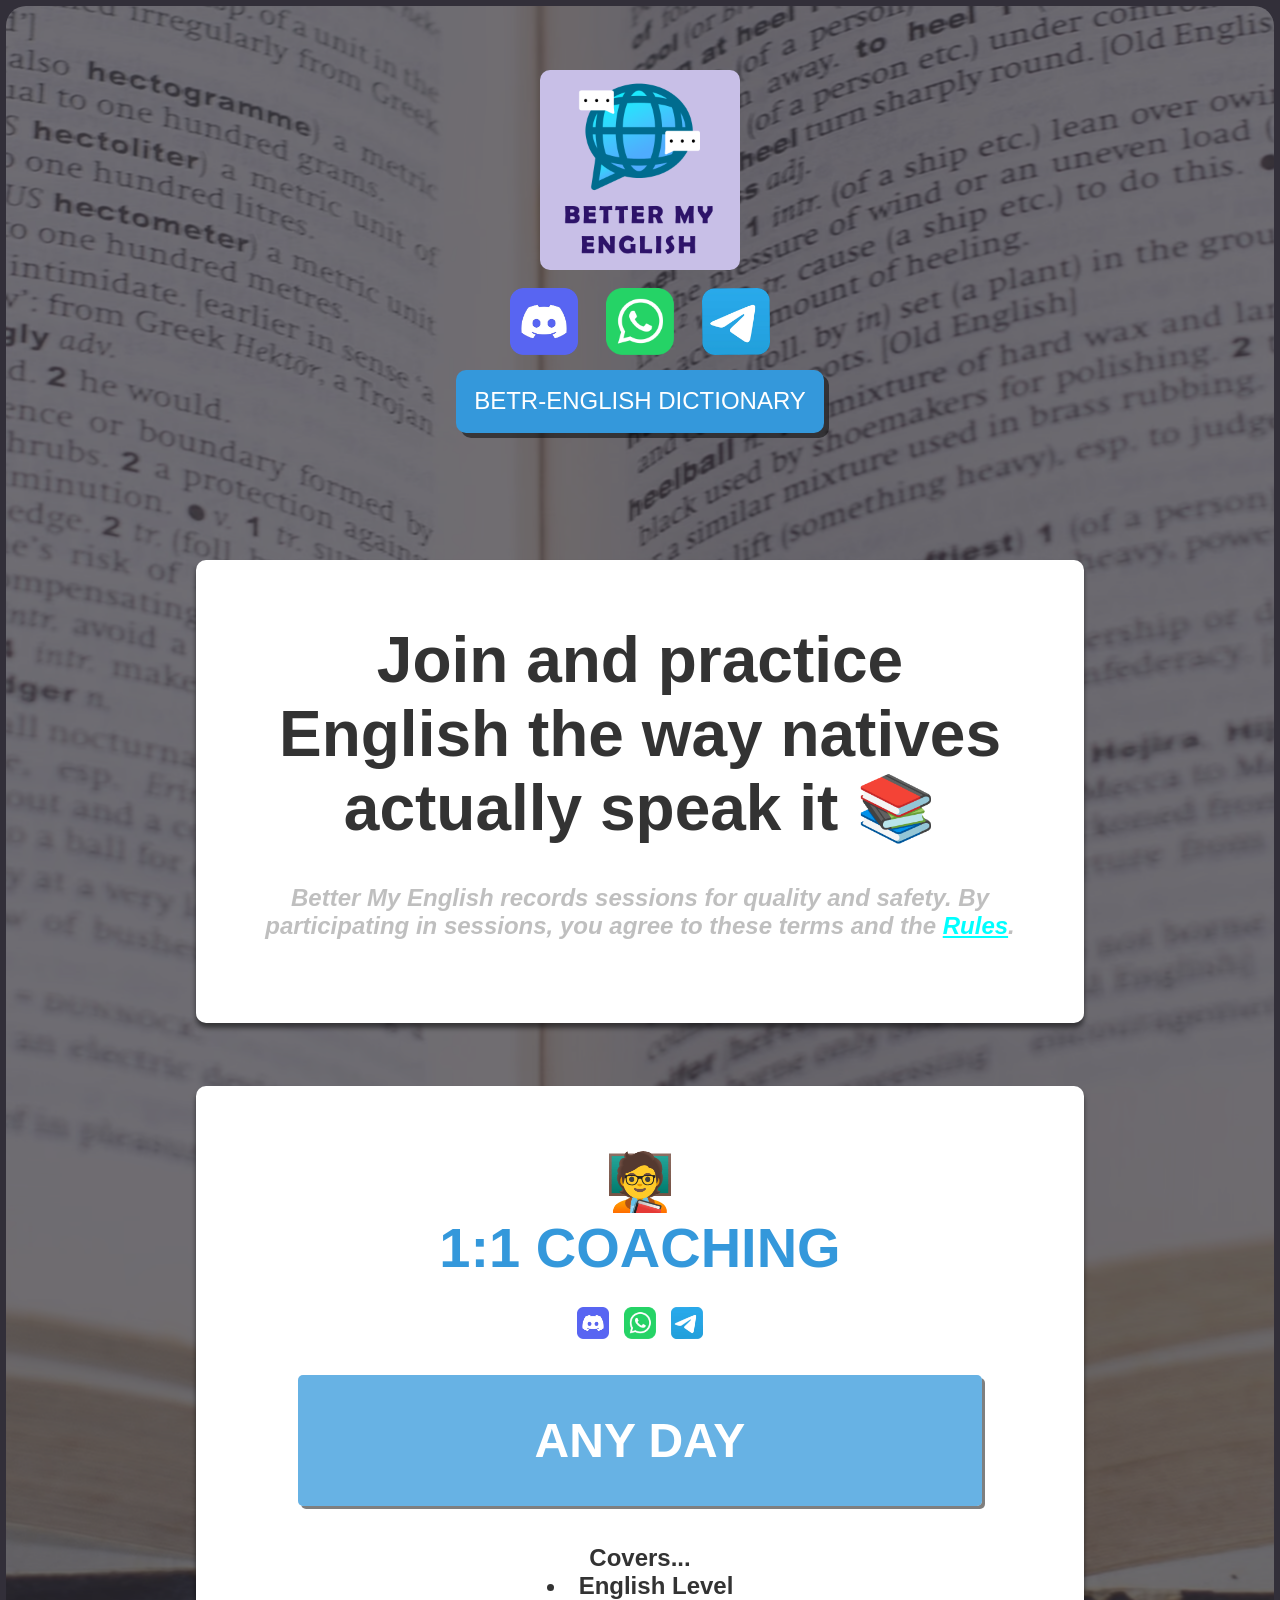
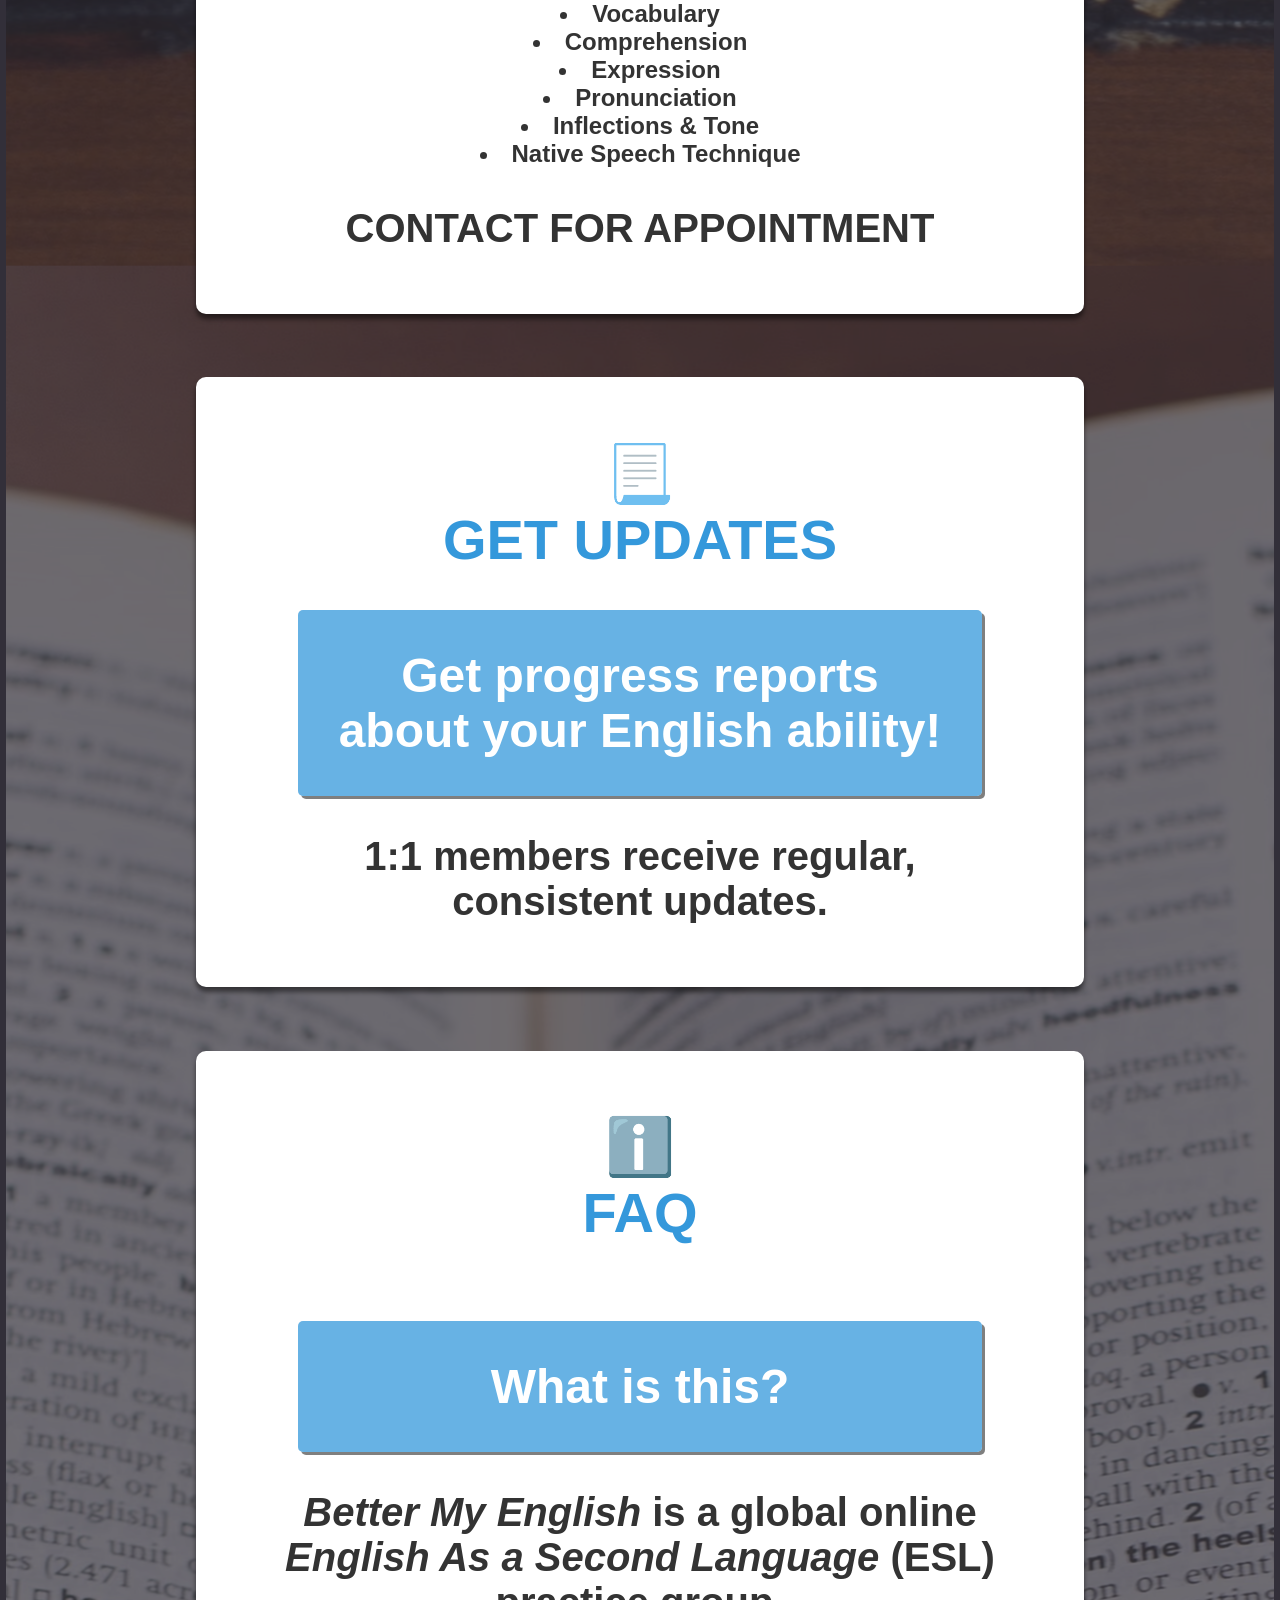
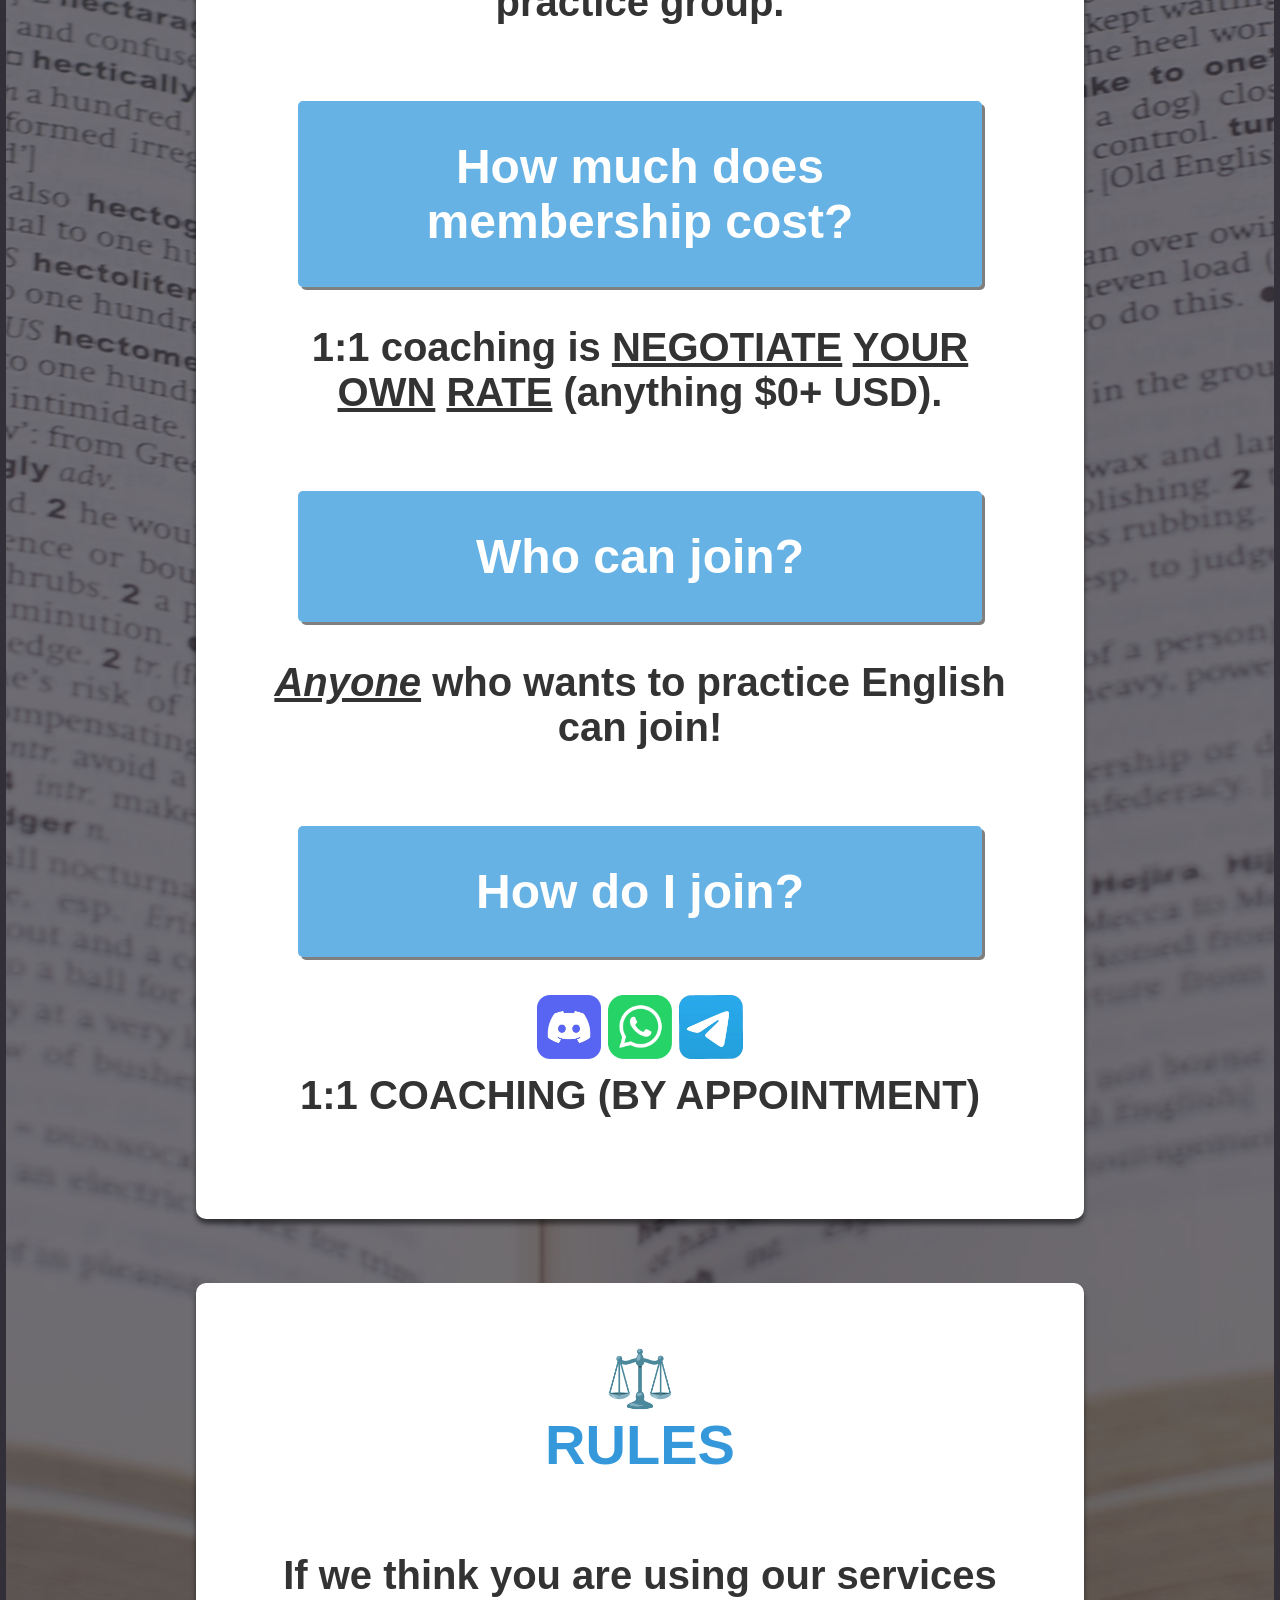
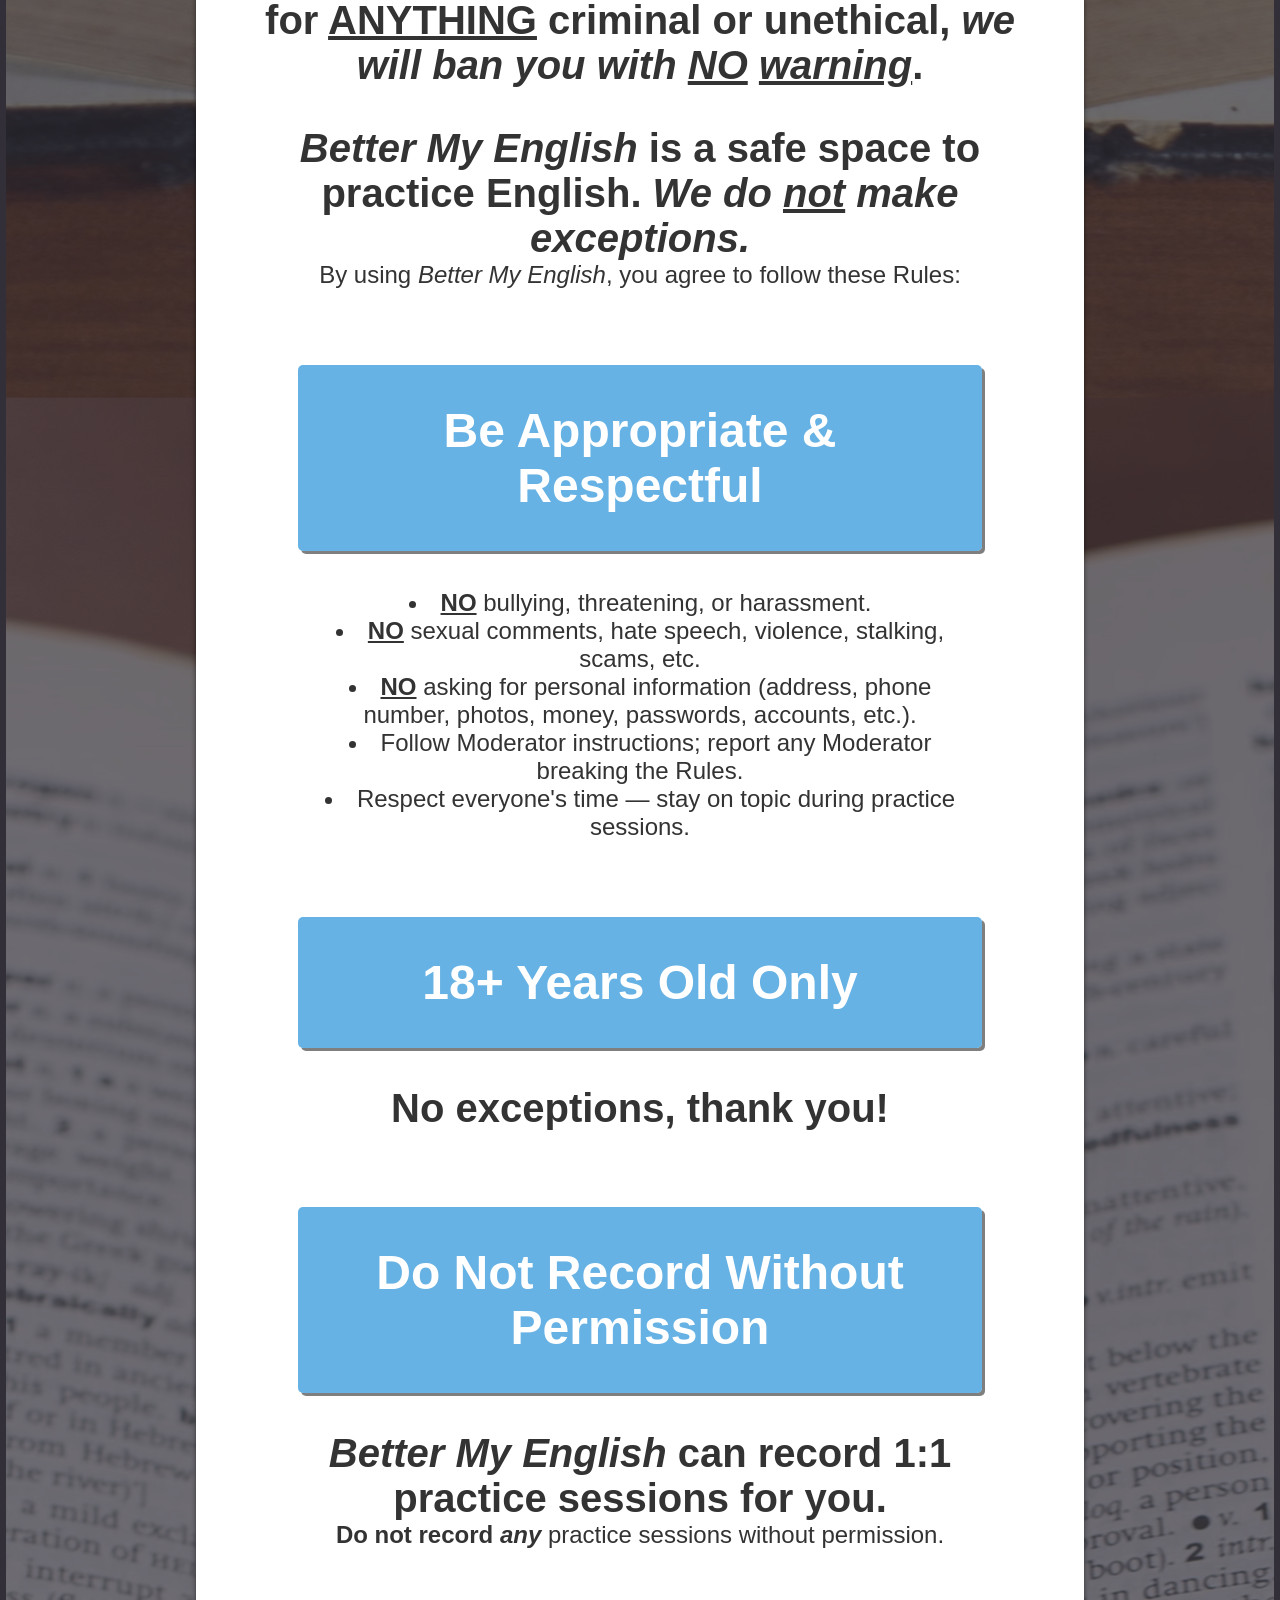
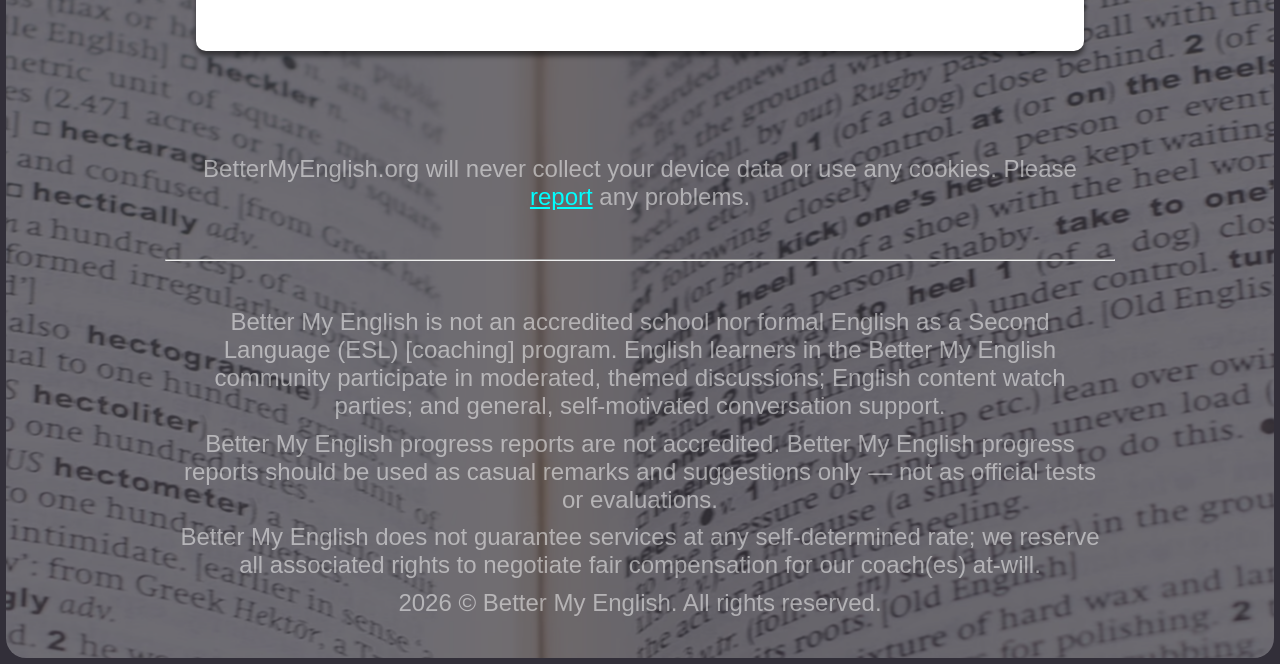
==== index.html @ 845608b2 "Update index.html" ====
<!DOCTYPE html>
<html lang="en">
  <head>
    <meta charset="UTF-8">
    <meta name="viewport" content="width=device-width, initial-scale=1.0">
    <meta name="description" content="Better My English">
    <title>Home | Better My English</title>
    <link rel="icon" type="image/x-icon" href="./favicon.ico">
    <link rel="stylesheet" href="styles.css">
  </head>
  <body>
    <div id="bodyBackgroundDiv">
      <div id="headerDiv">
        <div>
          <img class="hyperlinked" id="headerLogo" data-redirect-link="0" src="logo.png"/>
        </div>
        <div id="iconsDiv">
          <img class="socialIcon hyperlinked" data-redirect-link="4" src="158568.png"/>
          <img class="socialIcon hyperlinked" data-redirect-link="5" src="67863765.png"/>
          <img class="socialIcon hyperlinked" data-redirect-link="6" src="97741684.png"/>
        </div>
        <button id="betr_button" class="hyperlinked" data-redirect-link="7">BETR-ENGLISH DICTIONARY</button>
      </div>
      <main>
        <section>
          <h1>Join and practice English the way natives actually speak it 📚</h1>
          <h4 style="margin: 5% 0 2.5% 0; font-style: italic; color: rgba(0, 0, 0, 0.25);">Better My English records sessions for quality and safety. By participating in sessions, you agree to these terms and the <a href="about.html">Rules</a>.</h4>
        </section>
        <section>
          <h2>🧑‍🏫</h2>
          <h2>1:1 COACHING</h2>
          <h3 class="h3_socialIconGroup"><img class="hyperlinked miniSocialIcon" src="158568.png" data-redirect-link="4"><img class="hyperlinked miniSocialIcon" src="67863765.png" data-redirect-link="5"><img class="hyperlinked miniSocialIcon" src="97741684.png" data-redirect-link="6"></h3>
          <h3 class="h3_heading">ANY DAY</h3>
          <h4 style="margin: 5% 0 0 0;">
            Covers...
            <ul>
              <li>English Level</li>
              <li>Vocabulary</li>
              <li>Comprehension</li>
              <li>Expression</li>
              <li>Pronunciation</li>
              <li>Inflections & Tone</li>
              <li>Native Speech Technique</li>
            </ul>
          </h4>
          <p class="h3_subheading">CONTACT FOR APPOINTMENT</p>
        </section>
        <section>
          <h2>📃</h2>
          <h2>GET UPDATES</h2>
          <h3 class="h3_heading" style="margin: 5% auto 0 auto;">Get progress reports about your English ability!</h3>
          <p class="h3_subheading">1:1 members receive regular, consistent updates.</p>
        </section>
        <section>
          <h2>ℹ️</h2>
          <h2>FAQ</h2>
          <h3 class="h3_heading" style="margin: 10% auto 0 auto;">What is this?</h3>
          <p class="h3_subheading"><span style="font-style: italic;">Better My English</span> is a global online <span style="font-weight: bold; font-style: italic;">English As a Second Language</span> (<span style="font-weight: bold;">ESL</span>) practice group.</p>
          <h3 class="h3_heading" style="margin: 10% auto 0 auto;">How much does membership cost?</h3>
          <p class="h3_subheading">1:1 coaching is <span style="text-decoration: underline;">NEGOTIATE</span> <span style="text-decoration: underline;">YOUR</span> <span style="text-decoration: underline;">OWN</span> <span style="text-decoration: underline;">RATE</span> (anything $0+ USD).</p>
          <h3 class="h3_heading" style="margin: 10% auto 0 auto;">Who can join?</h3>
          <p class="h3_subheading"><span style="font-weight: bold; text-decoration: underline; font-style: italic;">Anyone</span> who wants to practice English can join!</p>
          <h3 class="h3_heading" style="margin: 10% auto 0 auto;">How do I join?</h3>
          <p style="margin: 5% auto 0 auto;">
            <img class="midSocialIcon hyperlinked" src="158568.png" data-redirect-link="4"/>
            <img class="midSocialIcon hyperlinked" src="67863765.png" data-redirect-link="5"/>
            <img class="midSocialIcon hyperlinked" src="97741684.png" data-redirect-link="6"/>
          </p>
          <p class="h3_subheading" style="margin: 1% auto 5% auto;">1:1 COACHING (BY APPOINTMENT)</p>
        </section>
        <section>
          <h2>⚖️</h2>
          <h2>RULES</h2>
          <h3 style="margin: 10% auto 0 auto;">
            If we think you are using our services for <span style="text-decoration: underline;">ANYTHING</span> criminal or unethical, <span style="font-style: italic;">we will ban you with <span style="text-decoration: underline;">NO</span> <span style="text-decoration: underline;">warning</span></span>.
          </h3>
          <p class="h3_subheading"><span style="font-style: italic;">Better My English</span> is a safe space to practice English. <span style="font-style: italic;">We do <span style="text-decoration: underline; font-weight: bold;">not</span> make exceptions.</span></p>
          <p>By using <span style="font-style: italic;">Better My English</span>, you agree to follow these Rules:</p>
          <h3 class="h3_heading" style="margin: 10% auto 0 auto;">Be Appropriate & Respectful</h3>
          <p class="h3_subheading">
            <ul>
              <li><span style="font-weight: bold; text-decoration: underline;">NO</span> bullying, threatening, or harassment.</li>
              <li><span style="font-weight: bold; text-decoration: underline;">NO</span> sexual comments, hate speech, violence, stalking, scams, etc.</li>
              <li><span style="font-weight: bold; text-decoration: underline;">NO</span> asking for personal information (address, phone number, photos, money, passwords, accounts, etc.).</li>
              <li>Follow Moderator instructions; report any Moderator breaking the Rules.</li>
              <li>Respect everyone's time — stay on topic during practice sessions.</li>
            </ul>
          </p>
          <h3 class="h3_heading" style="margin: 10% auto 0 auto;">18+ Years Old Only</h3>
          <p class="h3_subheading">No exceptions, thank you!</p>
          <h3 class="h3_heading" style="margin: 10% auto 0 auto;">Do Not Record Without Permission</h3>
          <p class="h3_subheading"><span style="font-style: italic;">Better My English</span> can record 1:1 practice sessions for you.</p>
          <p style="margin: 0 auto 5% auto;"><span style="font-weight: bold;">Do not record</span> <span style="font-weight: bold; font-style: italic;">any</span> practice sessions without permission.</p>
        </section>
      </main>
      <footer>
        <p>BetterMyEnglish.org will never collect your device data or use any cookies. Please <a href="mailto:support@bettermyenglish.com">report</a> any problems.</p>
        <hr>
        <p>
          Better My English is not an accredited school nor formal English as a Second Language (ESL) [coaching] program. English learners in the Better My English community participate in moderated, themed discussions; English content watch parties; and general, self-motivated conversation support.
        </p>
        <p>
          Better My English progress reports are not accredited. Better My English progress reports should be used as casual remarks and suggestions only — not as official tests or evaluations.
        </p>
        <p>
          Better My English does not guarantee services at any self-determined rate; we reserve all associated rights to negotiate fair compensation for our coach(es) at-will.
        </p>
        <p>2026 &copy; Better My English. All rights reserved.</p>
      </footer>
      <script src="./global.js"></script>
    </div>
  </body> 
</html>
---- styles.css ----
* {
  
  margin: 0 auto;
  padding: 0;
  box-sizing: border-box;
  
}

a {

  color: cyan;
  
}

p {

  font-size: 1.5rem;

}

hr {

  margin: 5% auto 5% auto;

}

li {

  width: 85%;
  list-style-position: inside;
  justify-self: center;
  font-size: 1.5rem;

}

button {

  width: 80%;
  height: fit-content;

  padding: 5% 10%;

  background-color: #3498db;

  box-shadow: 5px 5px rgba(0, 0, 0, 0.5);

  border: none;
  border-radius: 10px;

}

#betr_button {

  width: fit-content;
  padding: 2%;
  font-size: 1.5rem;
  color: #FFFFFF;

}  #betr_button:hover {
  
  cursor: pointer;
  opacity: 0.666;

}

body {
  
  font-family: 'Arial', sans-serif;
  background-color: rgba(50, 47, 57, 1);
  color: #333;
  text-align: center;
  margin: 0.5%;
  text-decoration-skip: space;
  
}

#bodyBackgroundDiv {

  left: 0;
  top: 0;
  margin: 0 auto;
  padding: 0;
  z-index: -10;
  background-image: url(2356123245.avif);
  background-size: auto;
  background-position: center;
  border-radius: 20px;

}

#headerDiv {

  display: flex;
  flex-direction: column;

  width: 80%;

  align-items: center;
  align-self: center;
  justify-items: center;
  justify-self: center;
  justify-content: center;

  padding: 5%;

}

#headerLogo {

  min-width: 200px;
  width: 15vh;
  max-width: 200px;
  border-radius: 10px;
  
}
#headerLogo:hover {

  cursor: pointer;

}

#iconsDiv {

  display: flex;
  align-items: center;
  align-content: center;
  align-self: center;
  justify-items: center;
  justify-content: center;
  justify-self: center;

}

.socialIcon {

  min-width: 50px;
  width: 6rem;
  max-width: 200px;

  margin: 5%;

}
.socialIcon:hover {

  cursor: pointer;

}

.midSocialIcon {

  min-width: 33px;
  width: 4rem;
  max-width: 150px;

}

.miniSocialIcon {

  min-width: 25px;
  width: 2rem;
  max-width: 100px;

  margin: 1%;

}
.miniSocialIcon:hover {

  cursor: pointer;

}

#youtubeIcon {

  min-width: 50px;
  width: 7.5rem;
  max-width: 200px;
  
}
#youtubeIcon:hover {

  cursor: pointer;

}

header {
  
  display: flex;
  flex-direction: row;
  width: 80%;
  justify-self: center;
  justify-content: space-evenly;
  margin: 0 auto 10% auto;
  background-color: rgba(52, 152, 219, 1);
  color: white;
  box-shadow: 5px 5px rgba(0, 0, 0, 0.5);
  border: none;
  border-radius: 10px;
  
}

header h1 {
  
  font-size: 2.5em;
  
}

header p {
  
  font-size: 1.2em;
  
}

.navlink {

  width: 50%;
  height: 100%;
  padding: 1rem;

}
.navlink:hover {

  background-color: rgba(255, 255, 255, 0.25);
  cursor: pointer;

}

main {
  
  width: 100%;
  font-size: 1.5em;
  
}

footer {

  width: 80%;

  justify-self: center;
  
  font-size: 0.9em;
  color: rgba(255, 255, 255, 0.5);

  padding: 2.5%;
  
}

footer p {
  
  margin: 1%;
  
}

section {

  width: 70%;
  
  background-color: white;
  border-radius: 10px;
  padding: 5%;
  box-shadow: 0 5px 5px rgba(0, 0, 0, 0.5);
  margin: 5% auto;
  
}

h1 {

  font-size: 4rem;

}

h2 {
  
  font-size: 3.5rem;
  color: #3498db;
  
}

.h2_2 {

  color: white;

}

h3 {

  font-size: 2.5rem;
}

.h3_heading {

  width: 90%;
  justify-self: center;
  padding: 5%;
  font-size: 3rem;
  color: white;
  background-color: rgba(52, 152, 219, 0.75);
  box-shadow: 3px 3px rgba(0, 0, 0, 0.5);
  border-radius: 5px;

}

.h3_subheading {

  margin: 5% auto 0 auto;
  font-size: 2.5rem;
  font-weight: bold;

}

.h3_socialIconGroup {

  margin: 2.5% auto;

}

section {
  
  animation: fadeIn 2s ease-in-out;
  
}

.hyperlinked:hover {

  opacity: 0.666;
  cursor: pointer;

}

#cta_button {

  margin: 5%;

}
#cta_button:hover {

  cursor: pointer;
  
}

.youtubeVideo {

  min-width: 70%;
  width: 50vw;
  min-height: 100%;
  height: 50vh;
  box-shadow: 0 5px 5px rgba(0, 0, 0, 0.5);
  border-radius: 10px;
  
}

@media (max-aspect-ratio: 1/1) {

  h1 {

    font-size: 2.5rem;

  }

  header {

    flex-direction: column;

  }

  .navlink {

    width: 100%;

  }

  #headerDiv {

    display: flex;
    flex-direction: column;

    justify-content: center;
    justify-self: center;

    padding: 5%;
  
  }

  #iconsDiv {

    margin: 5% 0 5% 0;

  }
  
  .midSocialIcon {

    min-width: 33px;
    width: 4rem;
    max-width: 150px;

  }

  footer {

    padding: 5%;

  }

  main {

    width: 100%;

  }

  section {

    width: 90%;
    padding: 10%;

  }

  .h3_heading {

    font-size: 2.5rem;

  }

  .youtubeVideo {

    width: 90%;
    height: auto;
    
  }

}


@keyframes fadeIn {
  
  from {
    opacity: 0;
    
  }
  to {
    opacity: 1;
  }
  
}
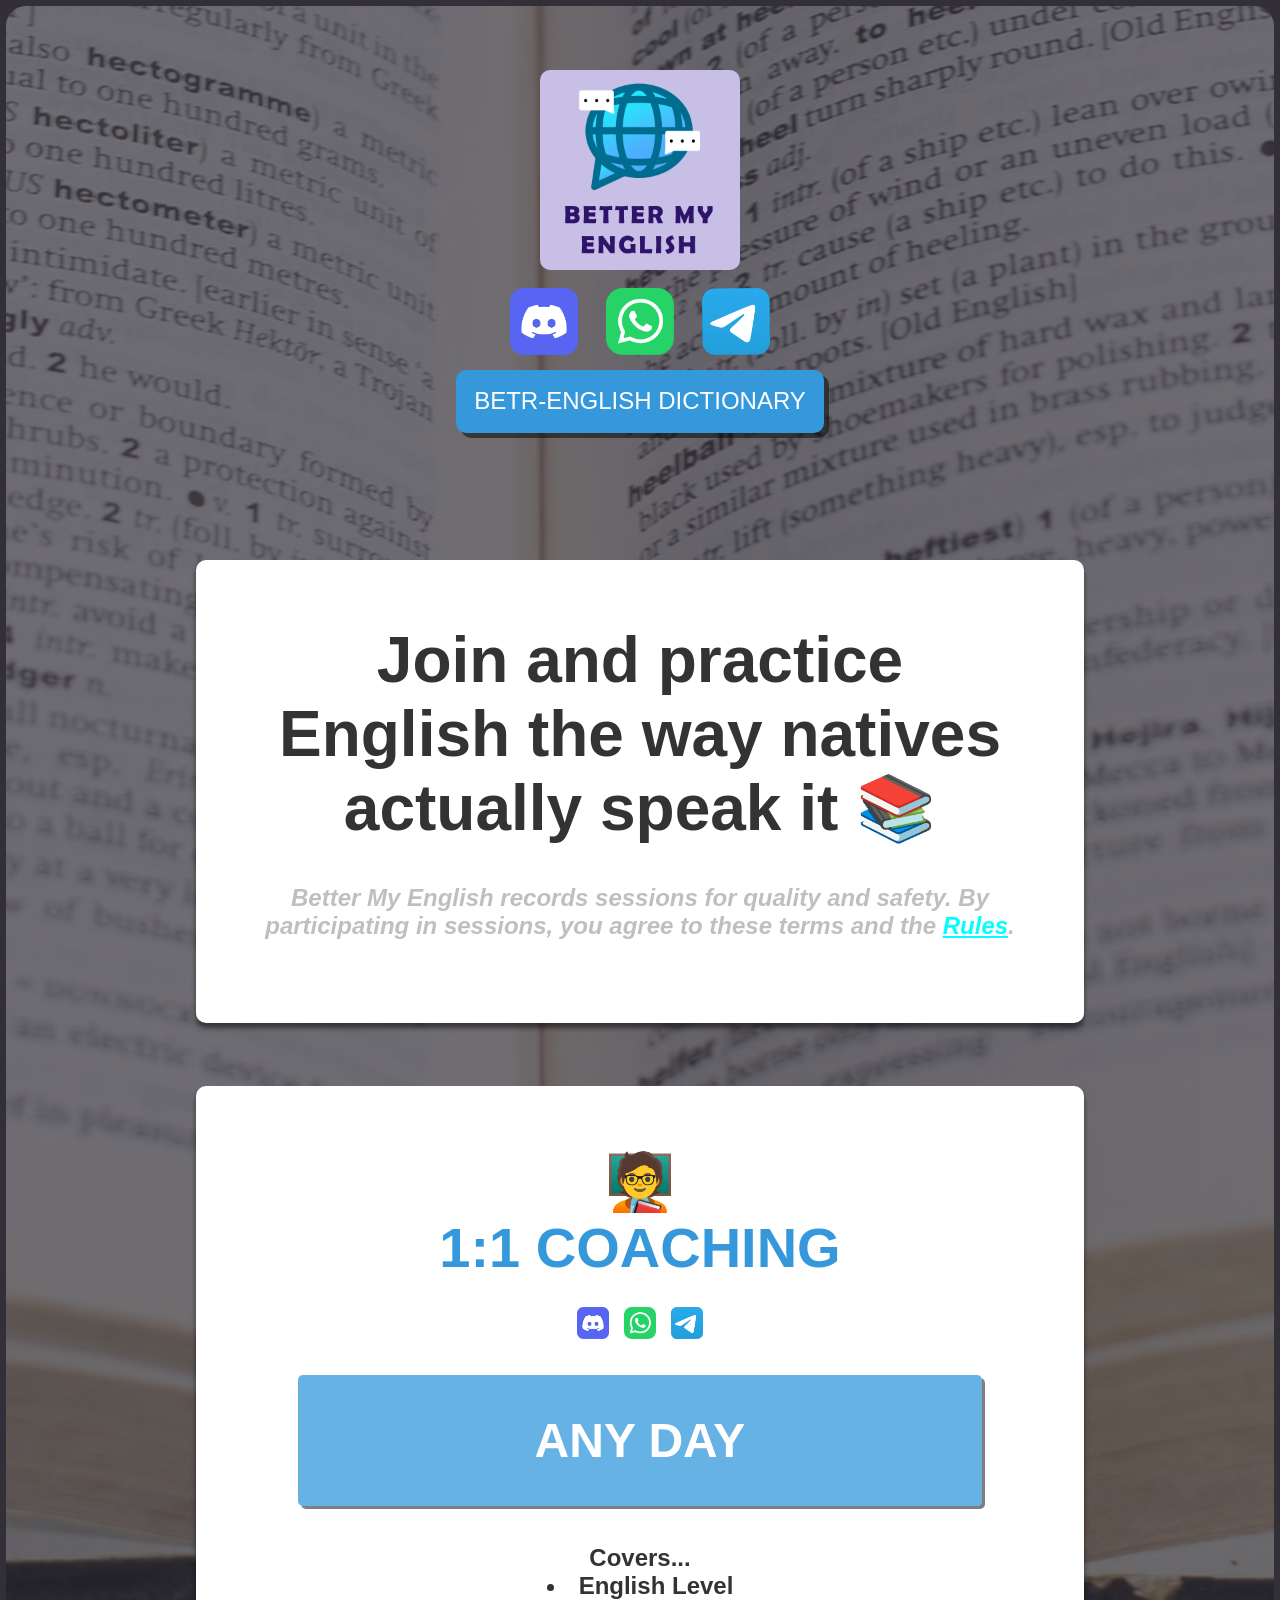
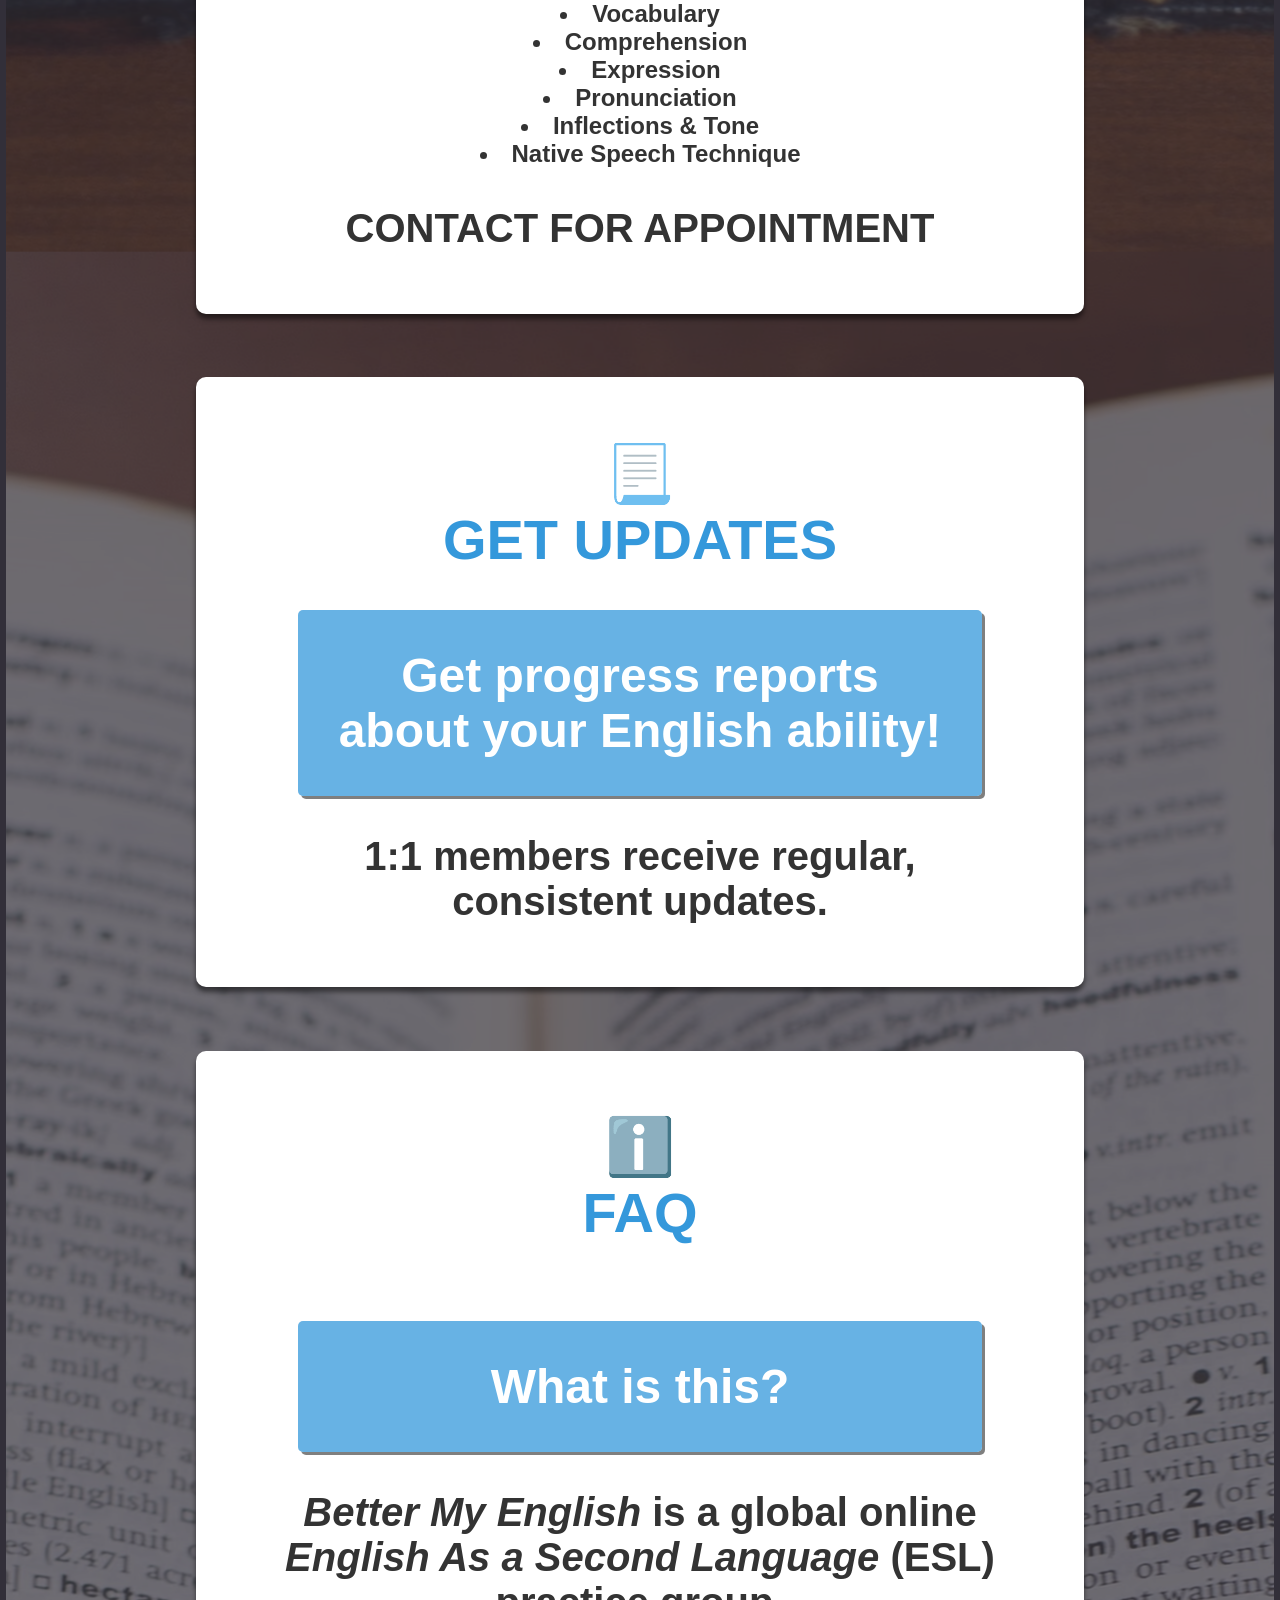
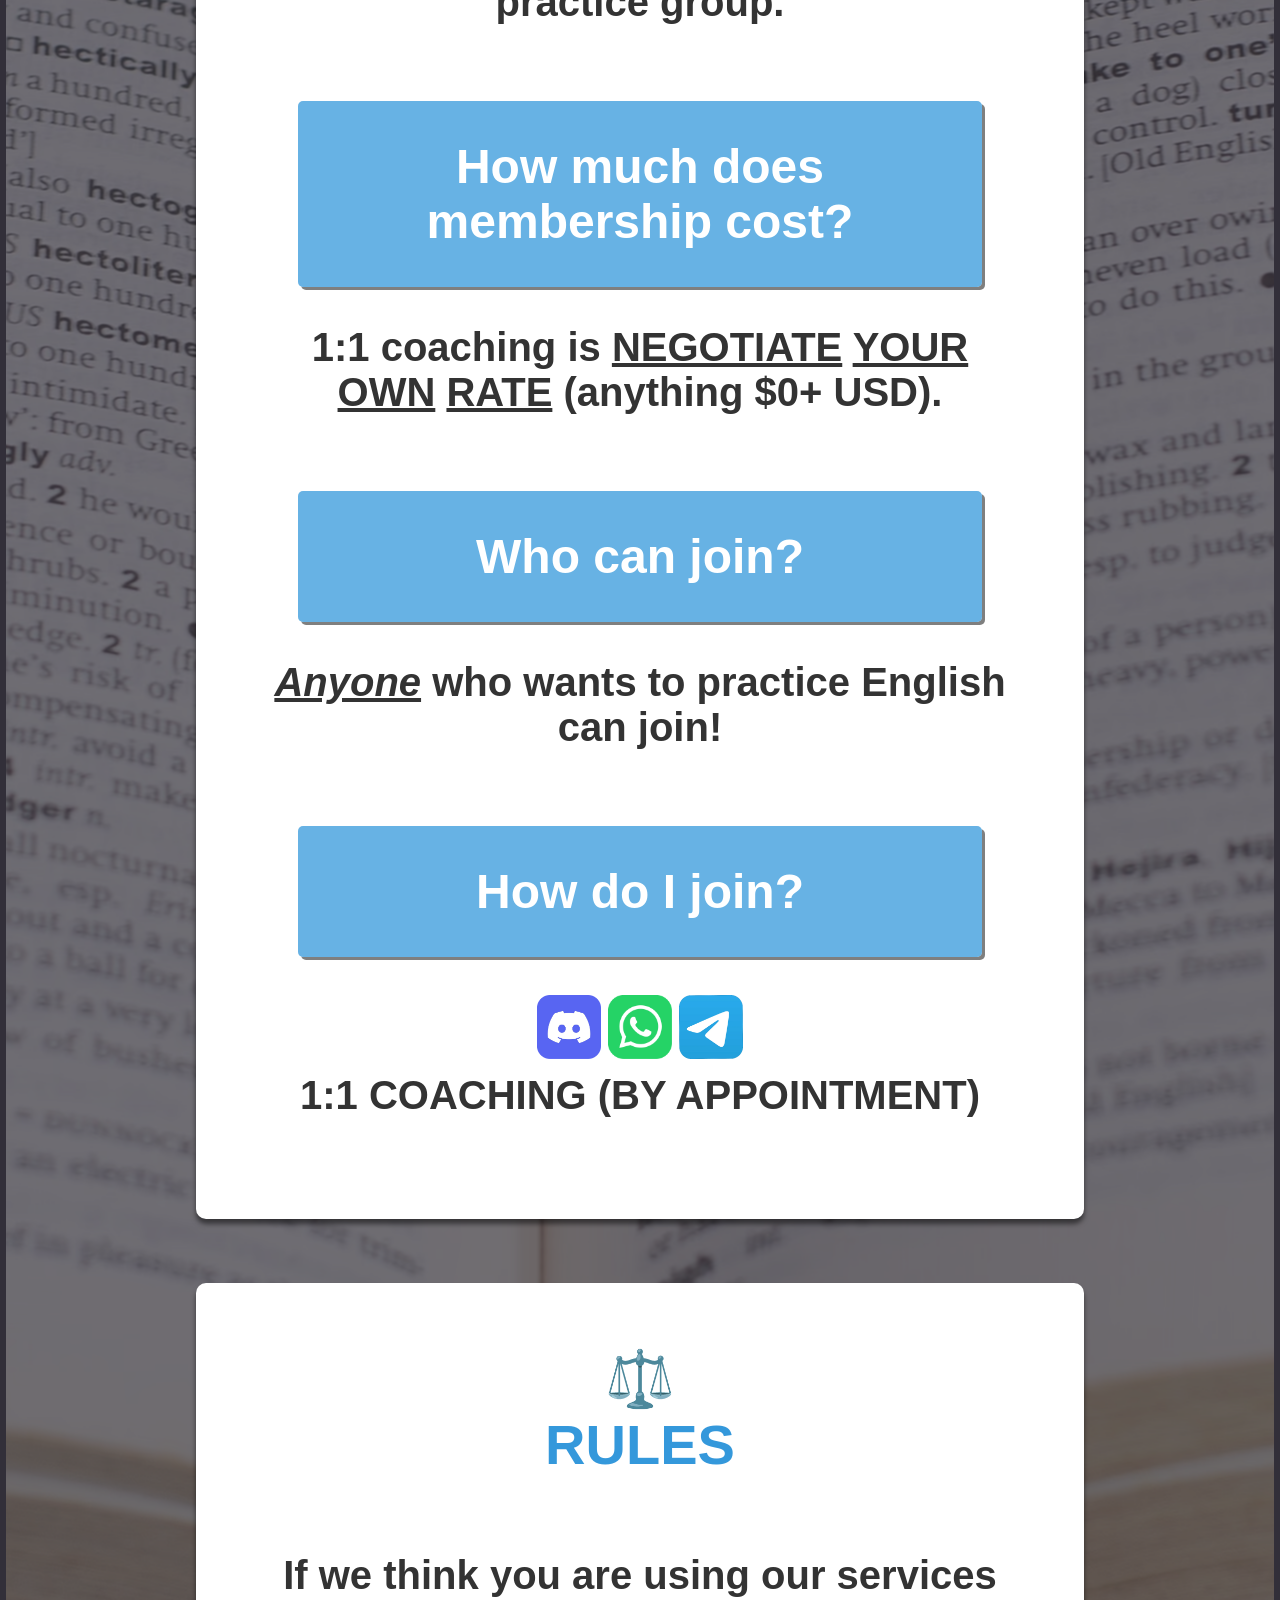
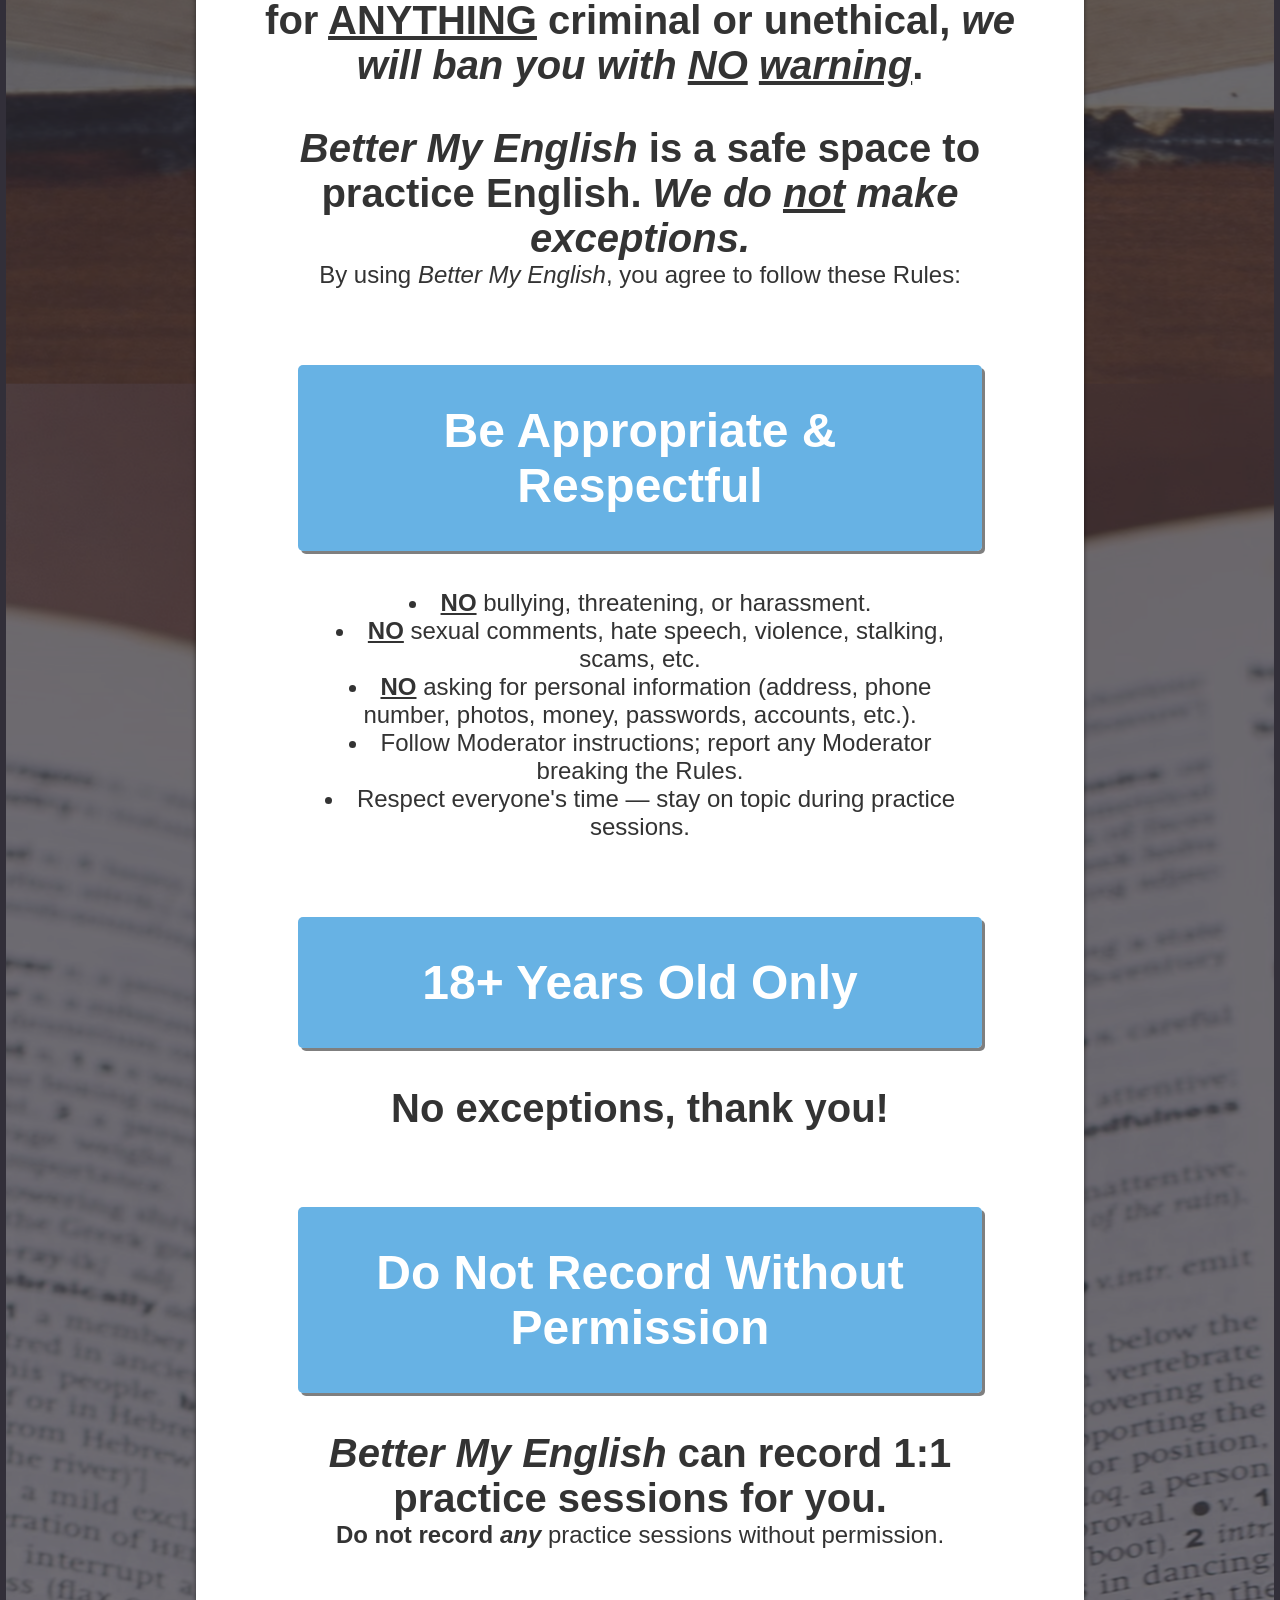
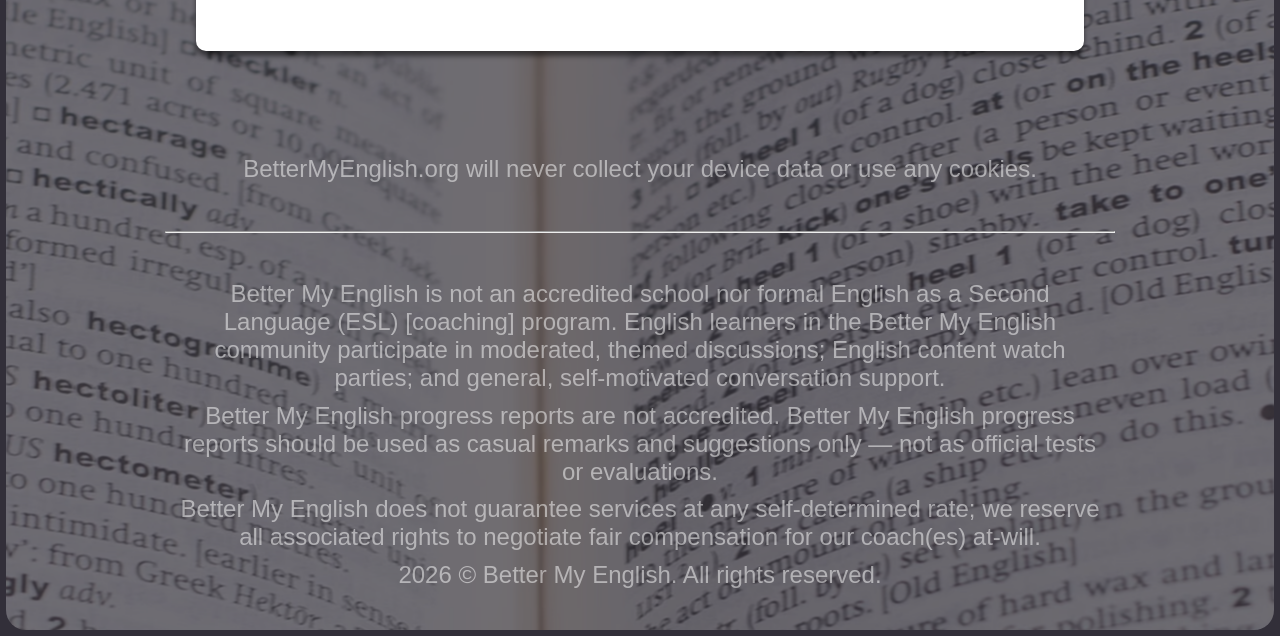
==== commit 7edbb484: "Update index.html" ====
--- a/index.html
+++ b/index.html
@@ -15,11 +15,11 @@
           <img class="hyperlinked" id="headerLogo" data-redirect-link="0" src="logo.png"/>
         </div>
         <div id="iconsDiv">
-          <img class="socialIcon hyperlinked" data-redirect-link="4" src="158568.png"/>
-          <img class="socialIcon hyperlinked" data-redirect-link="5" src="67863765.png"/>
-          <img class="socialIcon hyperlinked" data-redirect-link="6" src="97741684.png"/>
+          <img class="socialIcon hyperlinked" data-redirect-link="1" src="158568.png"/>
+          <img class="socialIcon hyperlinked" data-redirect-link="2" src="67863765.png"/>
+          <img class="socialIcon hyperlinked" data-redirect-link="3" src="97741684.png"/>
         </div>
-        <button id="betr_button" class="hyperlinked" data-redirect-link="7">BETR-ENGLISH DICTIONARY</button>
+        <button id="betr_button" class="hyperlinked" data-redirect-link="4">BETR-ENGLISH DICTIONARY</button>
       </div>
       <main>
         <section>
@@ -29,7 +29,7 @@
         <section>
           <h2>🧑‍🏫</h2>
           <h2>1:1 COACHING</h2>
-          <h3 class="h3_socialIconGroup"><img class="hyperlinked miniSocialIcon" src="158568.png" data-redirect-link="4"><img class="hyperlinked miniSocialIcon" src="67863765.png" data-redirect-link="5"><img class="hyperlinked miniSocialIcon" src="97741684.png" data-redirect-link="6"></h3>
+          <h3 class="h3_socialIconGroup"><img class="hyperlinked miniSocialIcon" src="158568.png" data-redirect-link="1"><img class="hyperlinked miniSocialIcon" src="67863765.png" data-redirect-link="2"><img class="hyperlinked miniSocialIcon" src="97741684.png" data-redirect-link="3"></h3>
           <h3 class="h3_heading">ANY DAY</h3>
           <h4 style="margin: 5% 0 0 0;">
             Covers...
@@ -62,9 +62,9 @@
           <p class="h3_subheading"><span style="font-weight: bold; text-decoration: underline; font-style: italic;">Anyone</span> who wants to practice English can join!</p>
           <h3 class="h3_heading" style="margin: 10% auto 0 auto;">How do I join?</h3>
           <p style="margin: 5% auto 0 auto;">
-            <img class="midSocialIcon hyperlinked" src="158568.png" data-redirect-link="4"/>
-            <img class="midSocialIcon hyperlinked" src="67863765.png" data-redirect-link="5"/>
-            <img class="midSocialIcon hyperlinked" src="97741684.png" data-redirect-link="6"/>
+            <img class="midSocialIcon hyperlinked" src="158568.png" data-redirect-link="1"/>
+            <img class="midSocialIcon hyperlinked" src="67863765.png" data-redirect-link="2"/>
+            <img class="midSocialIcon hyperlinked" src="97741684.png" data-redirect-link="3"/>
           </p>
           <p class="h3_subheading" style="margin: 1% auto 5% auto;">1:1 COACHING (BY APPOINTMENT)</p>
         </section>
@@ -94,7 +94,7 @@
         </section>
       </main>
       <footer>
-        <p>BetterMyEnglish.org will never collect your device data or use any cookies. Please <a href="mailto:support@bettermyenglish.com">report</a> any problems.</p>
+        <p>BetterMyEnglish.org will never collect your device data or use any cookies.
         <hr>
         <p>
           Better My English is not an accredited school nor formal English as a Second Language (ESL) [coaching] program. English learners in the Better My English community participate in moderated, themed discussions; English content watch parties; and general, self-motivated conversation support.
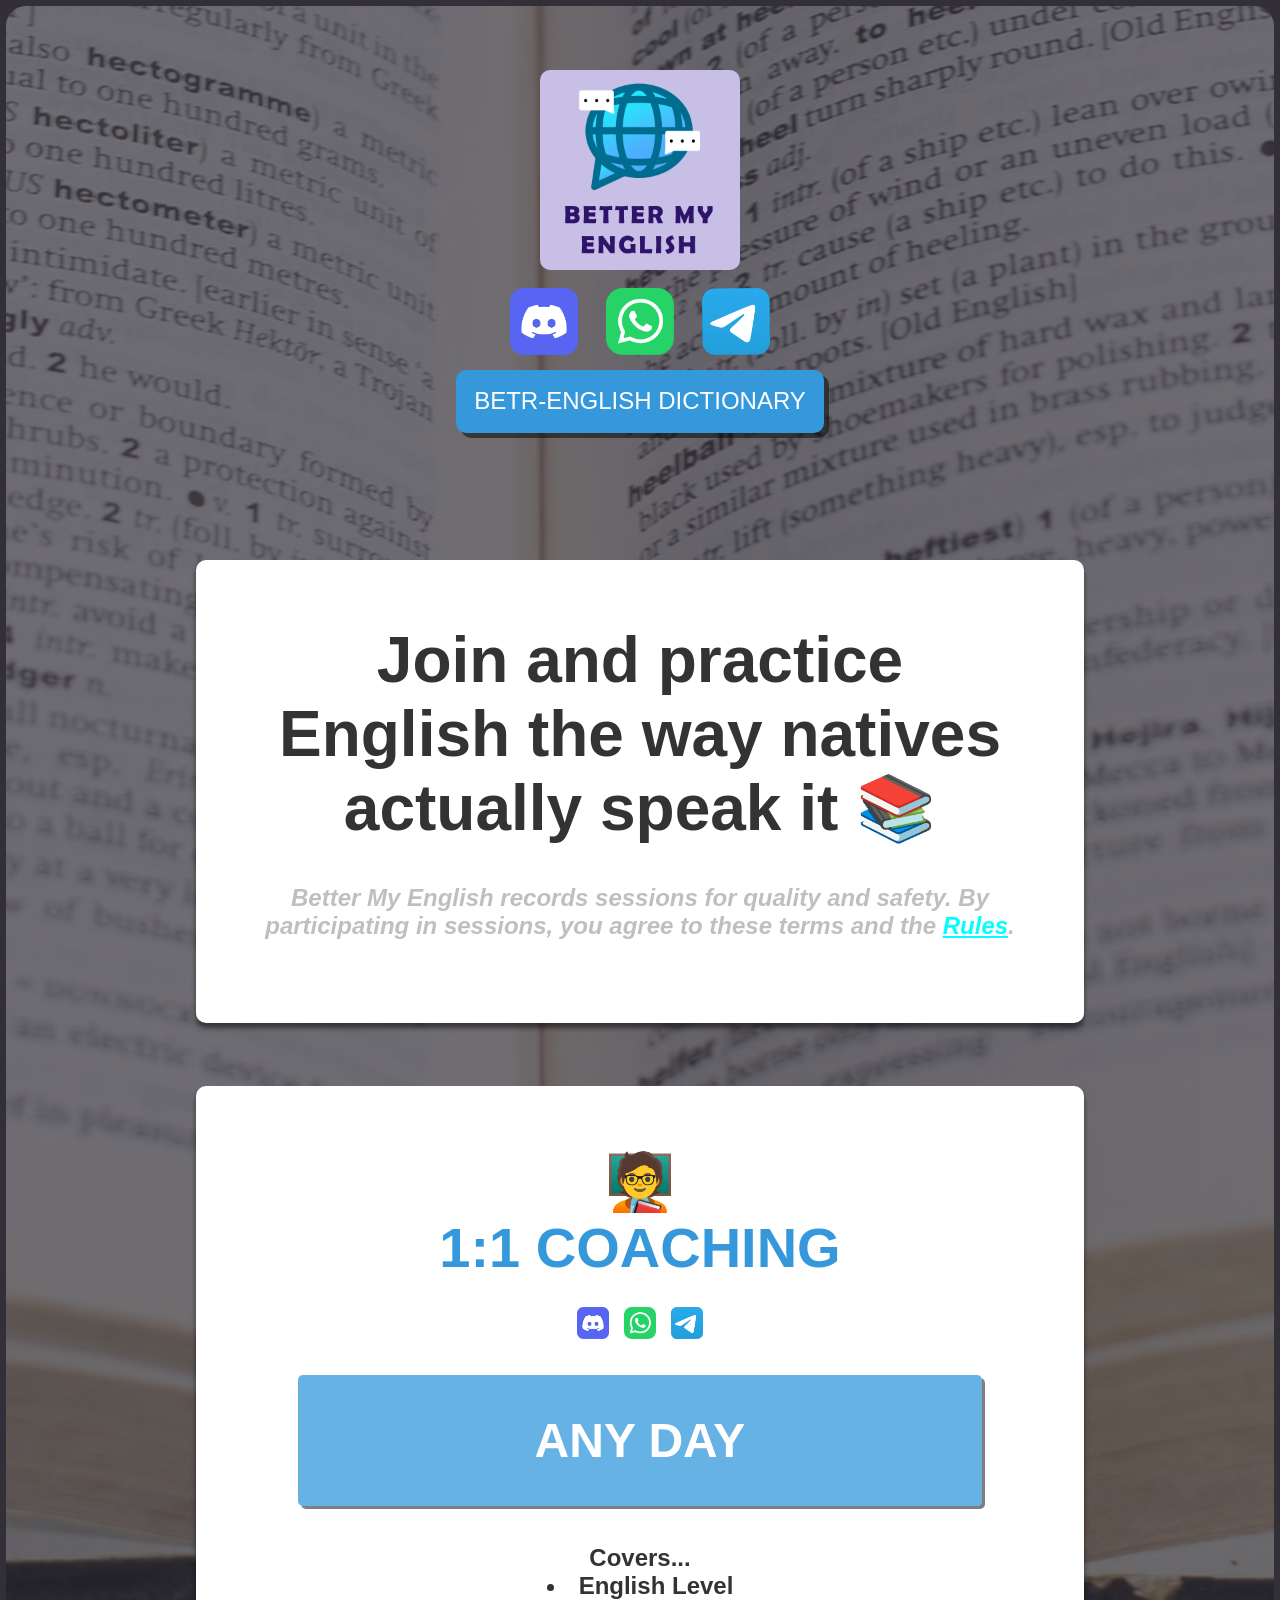
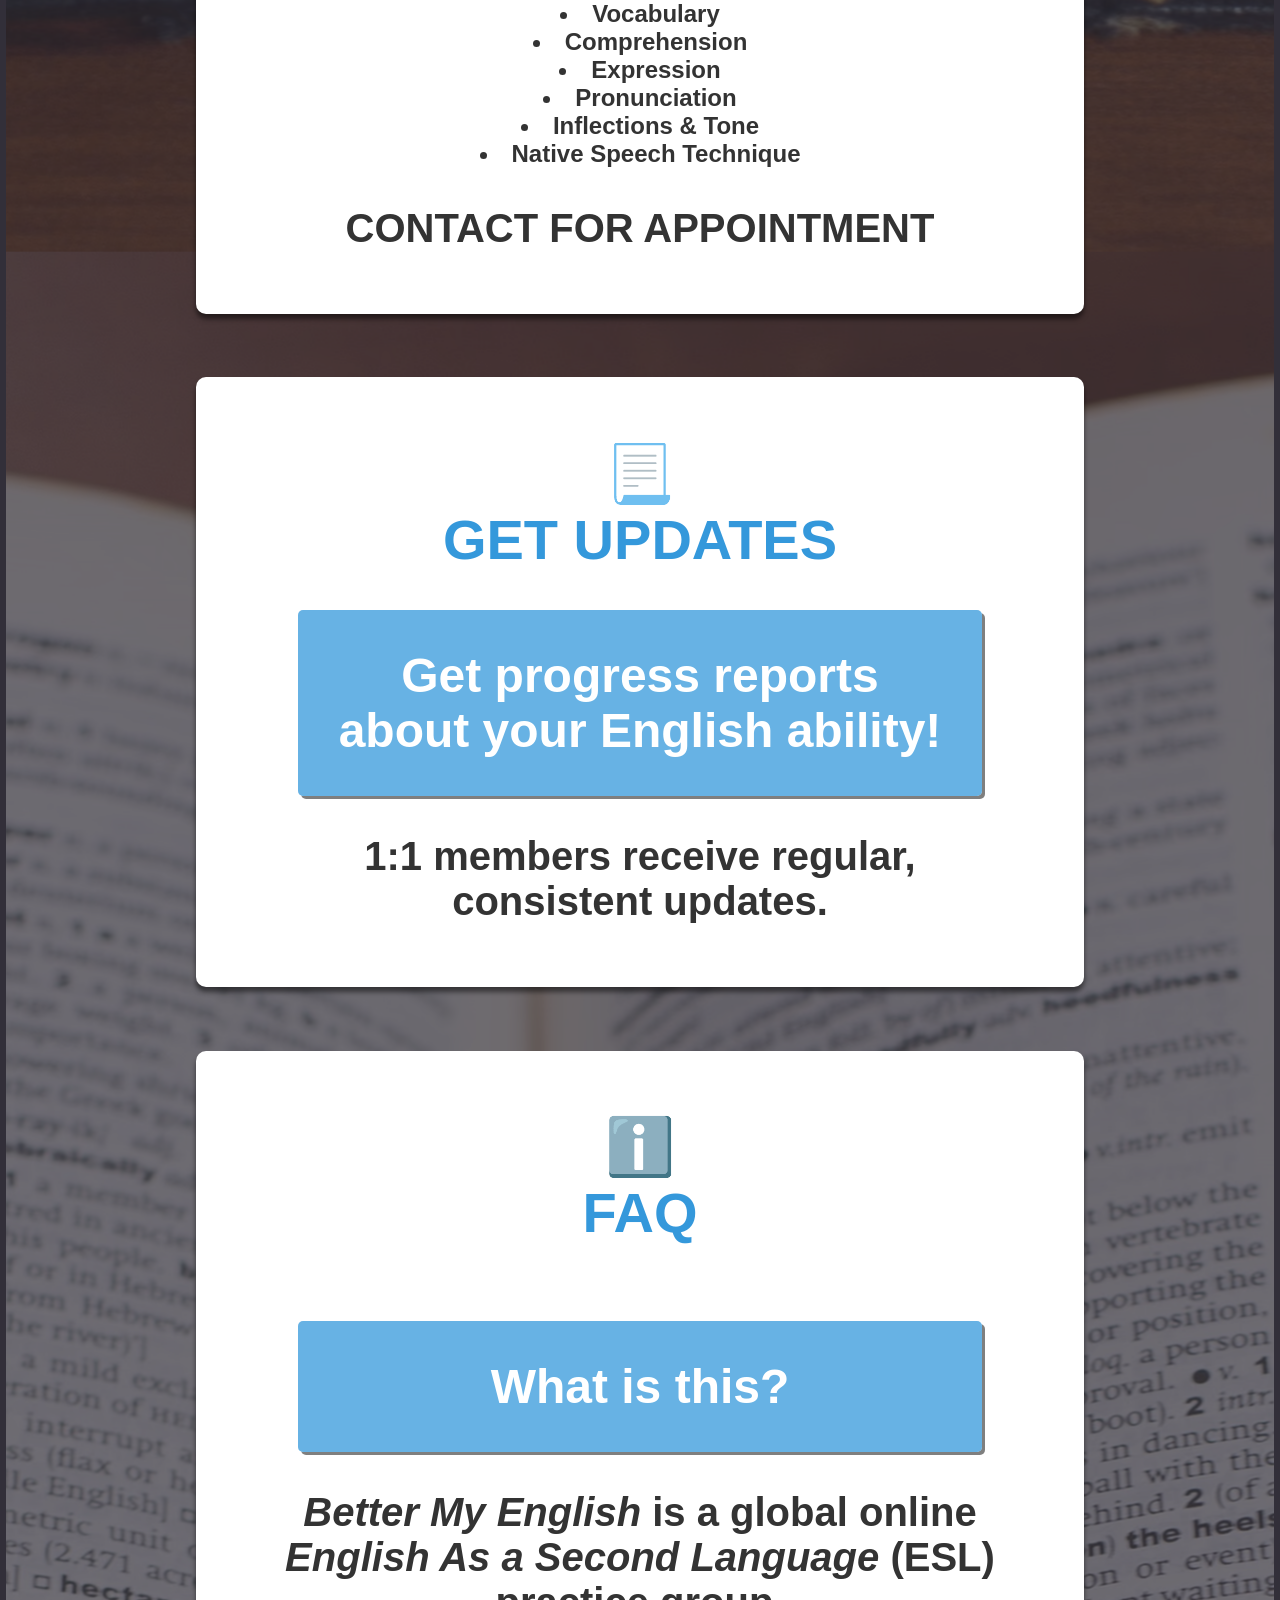
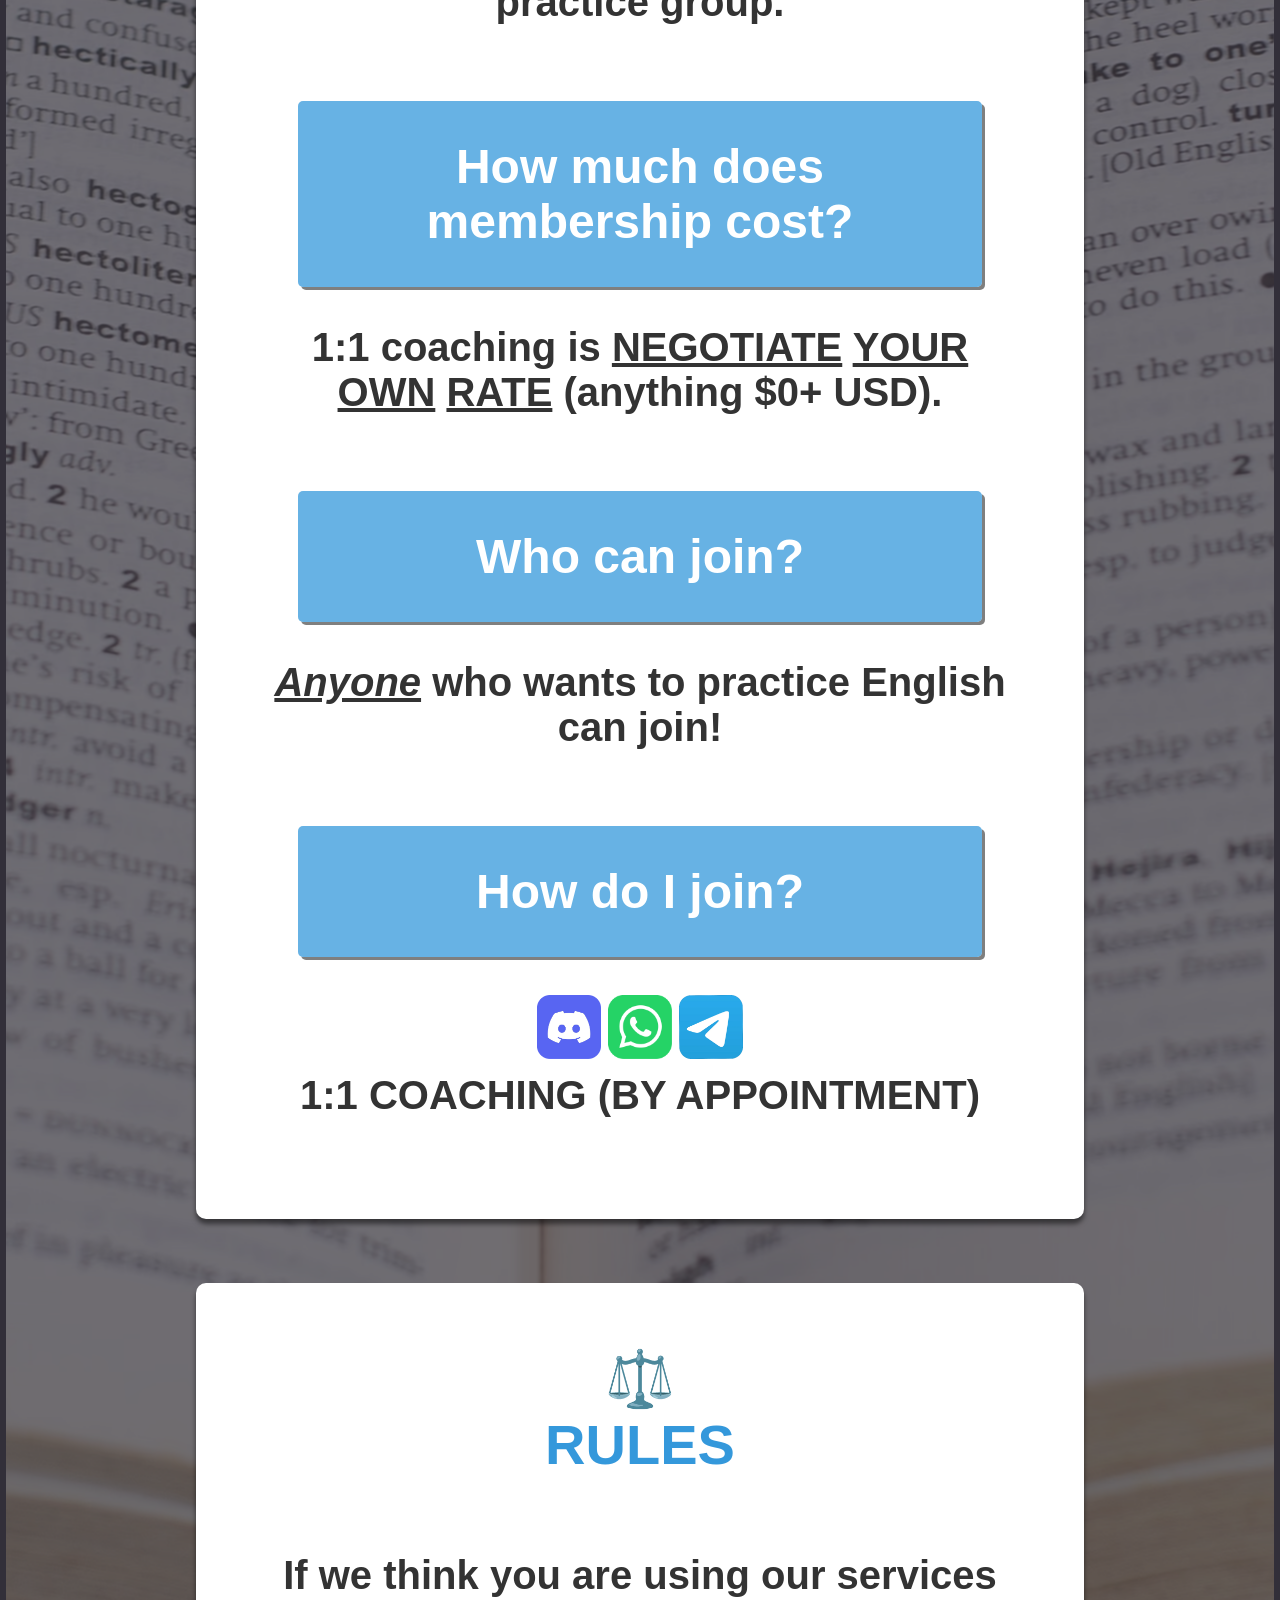
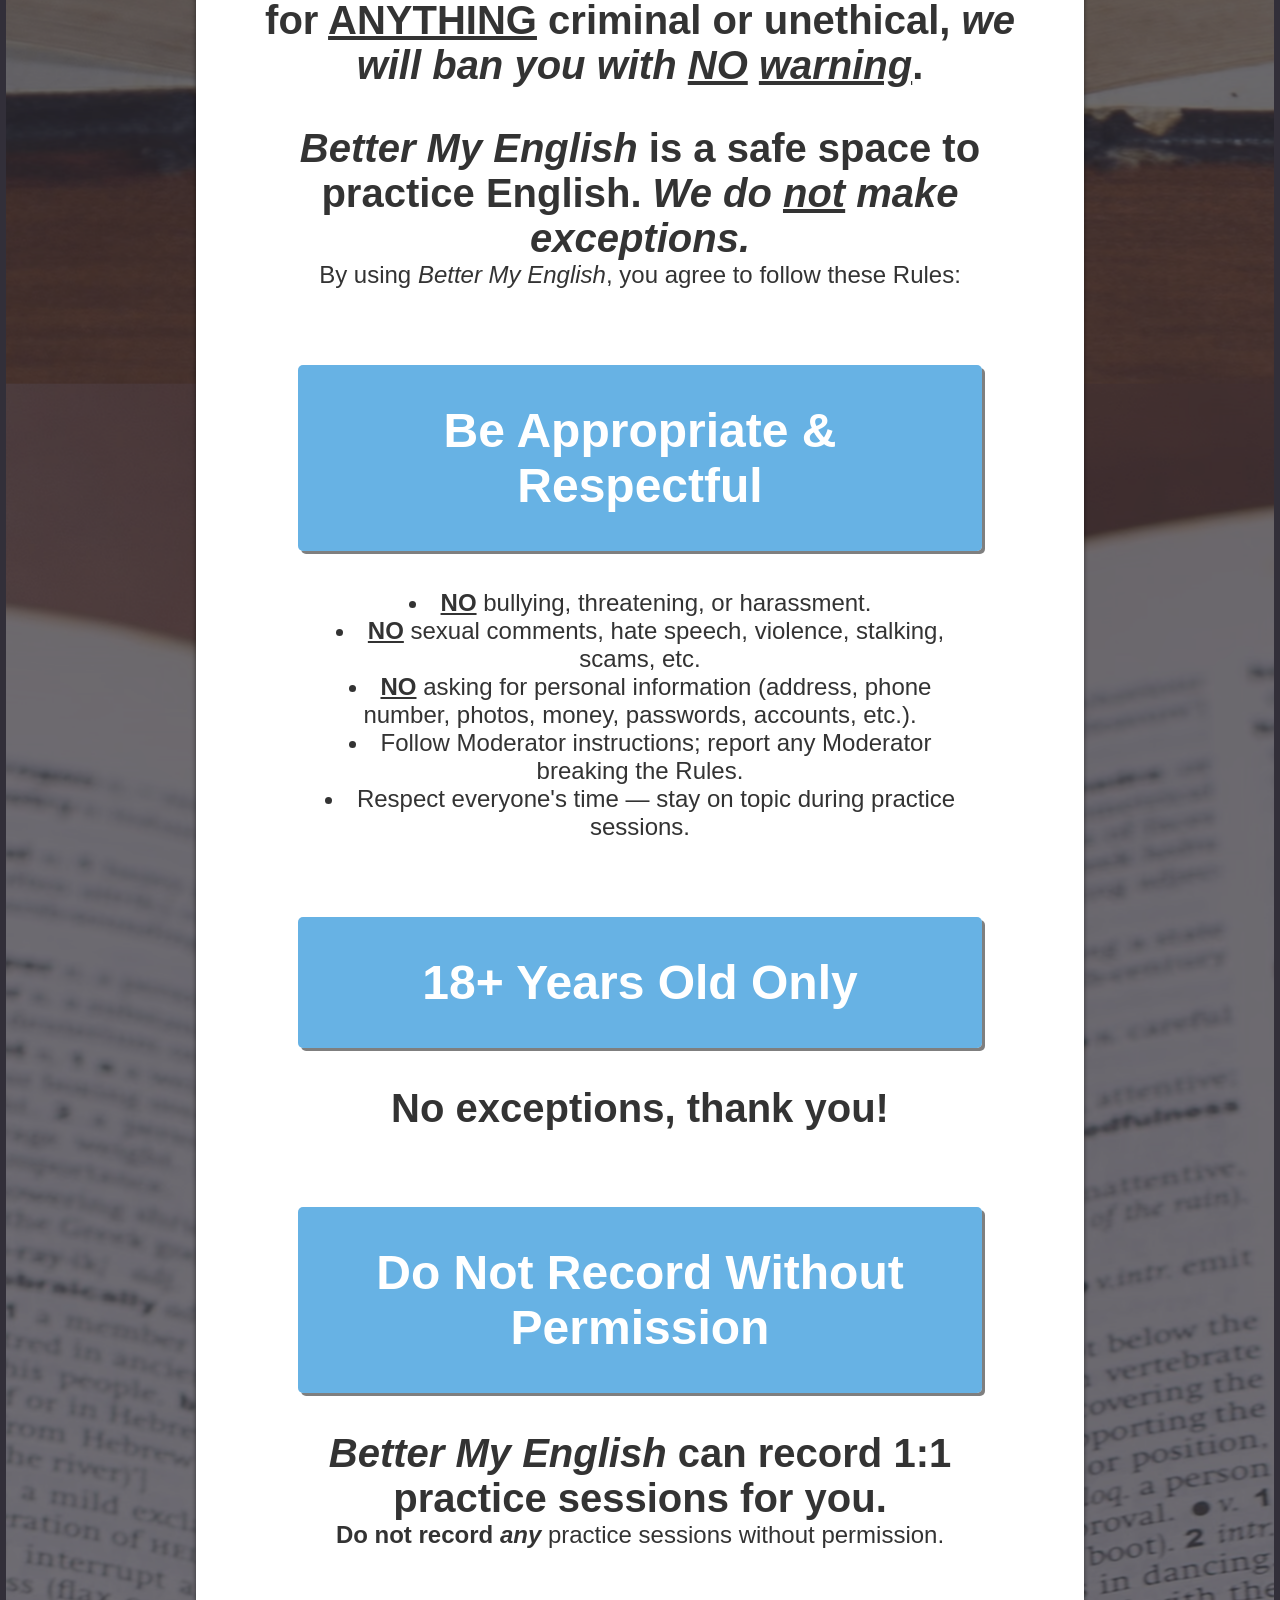
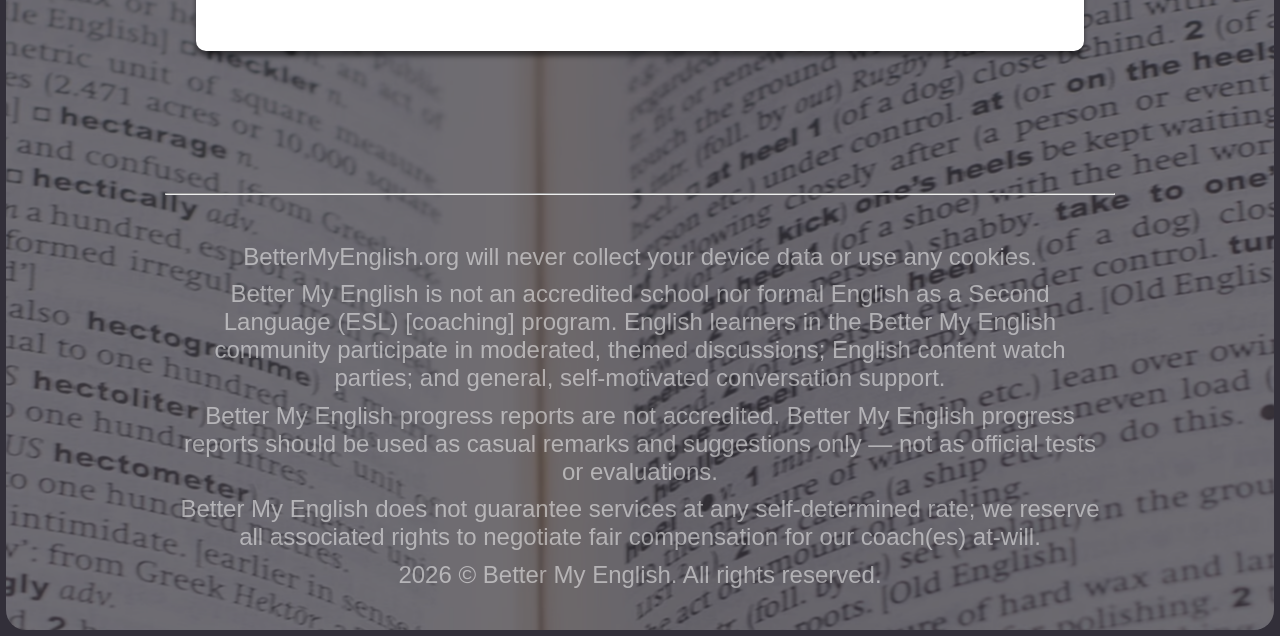
==== commit 488834ab: "Update index.html" ====
--- a/index.html
+++ b/index.html
@@ -94,8 +94,8 @@
         </section>
       </main>
       <footer>
+        <hr>
         <p>BetterMyEnglish.org will never collect your device data or use any cookies.
-        <hr>
         <p>
           Better My English is not an accredited school nor formal English as a Second Language (ESL) [coaching] program. English learners in the Better My English community participate in moderated, themed discussions; English content watch parties; and general, self-motivated conversation support.
         </p>
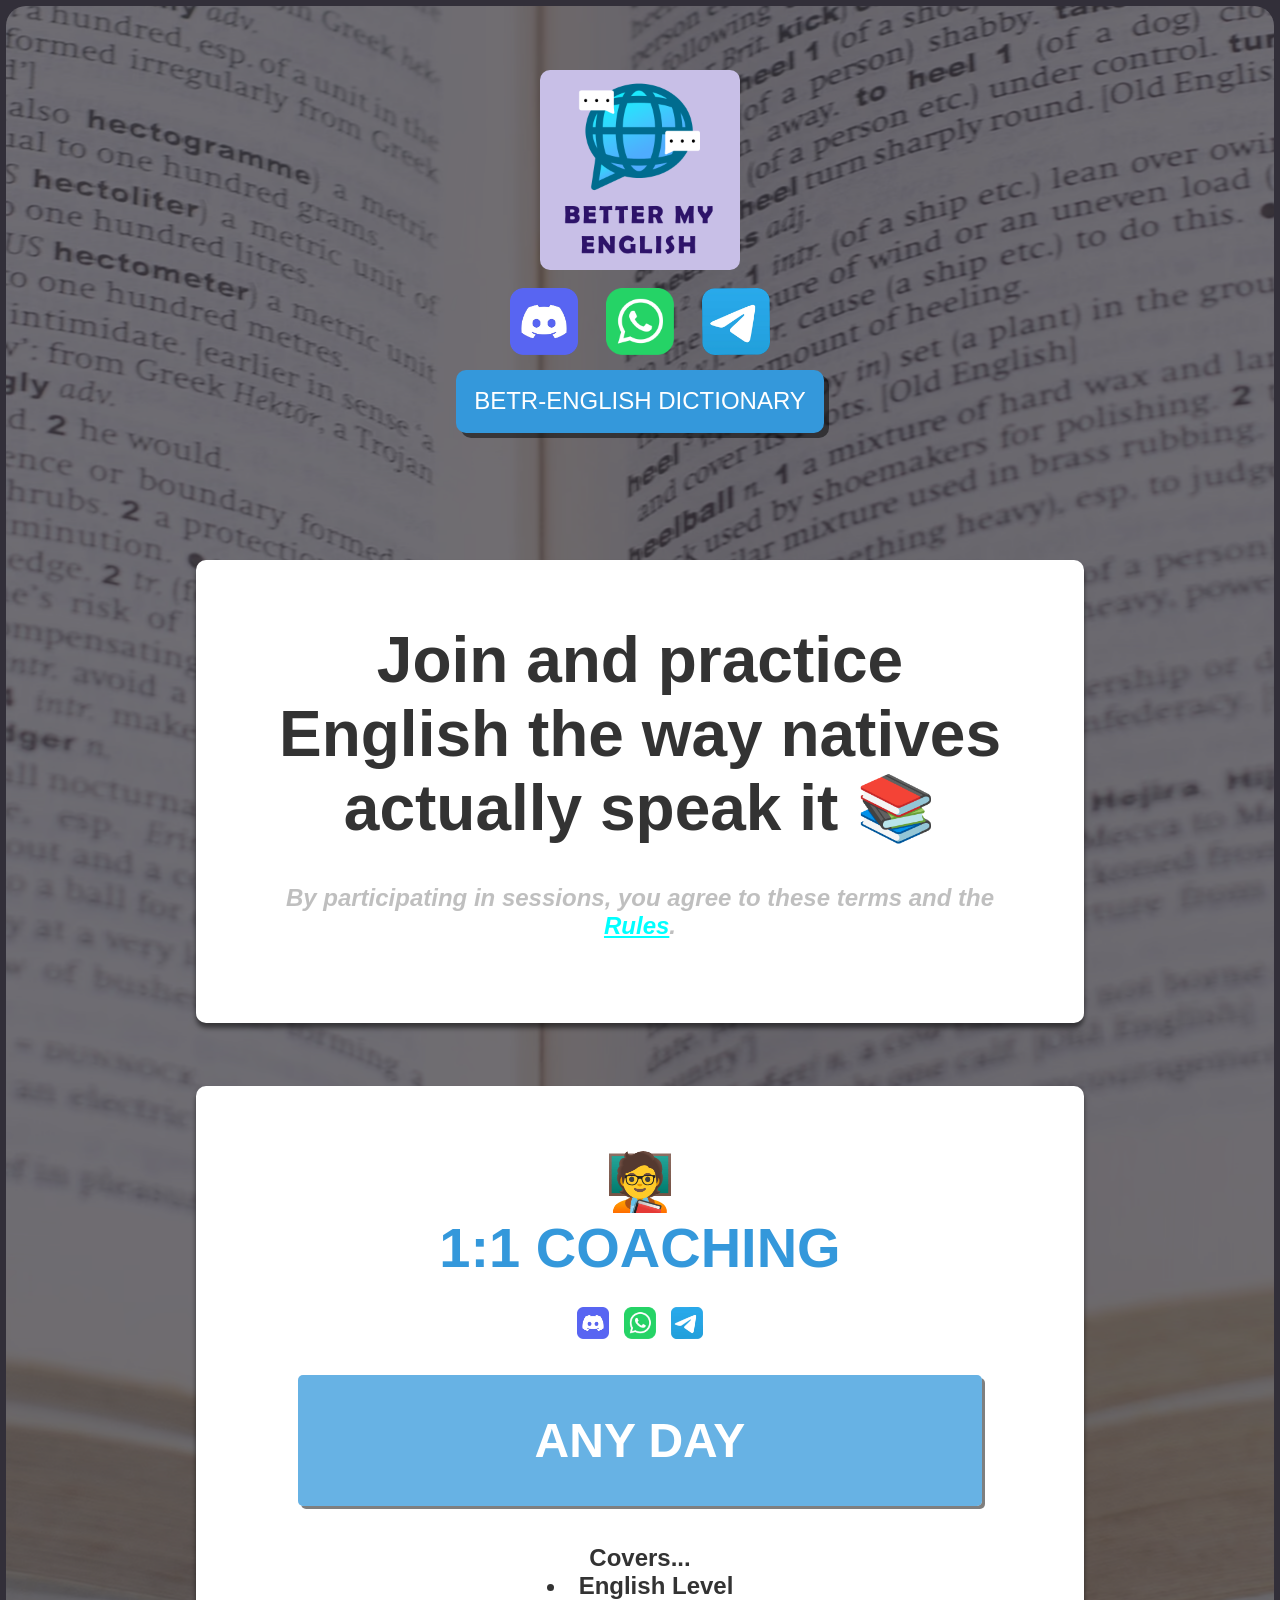
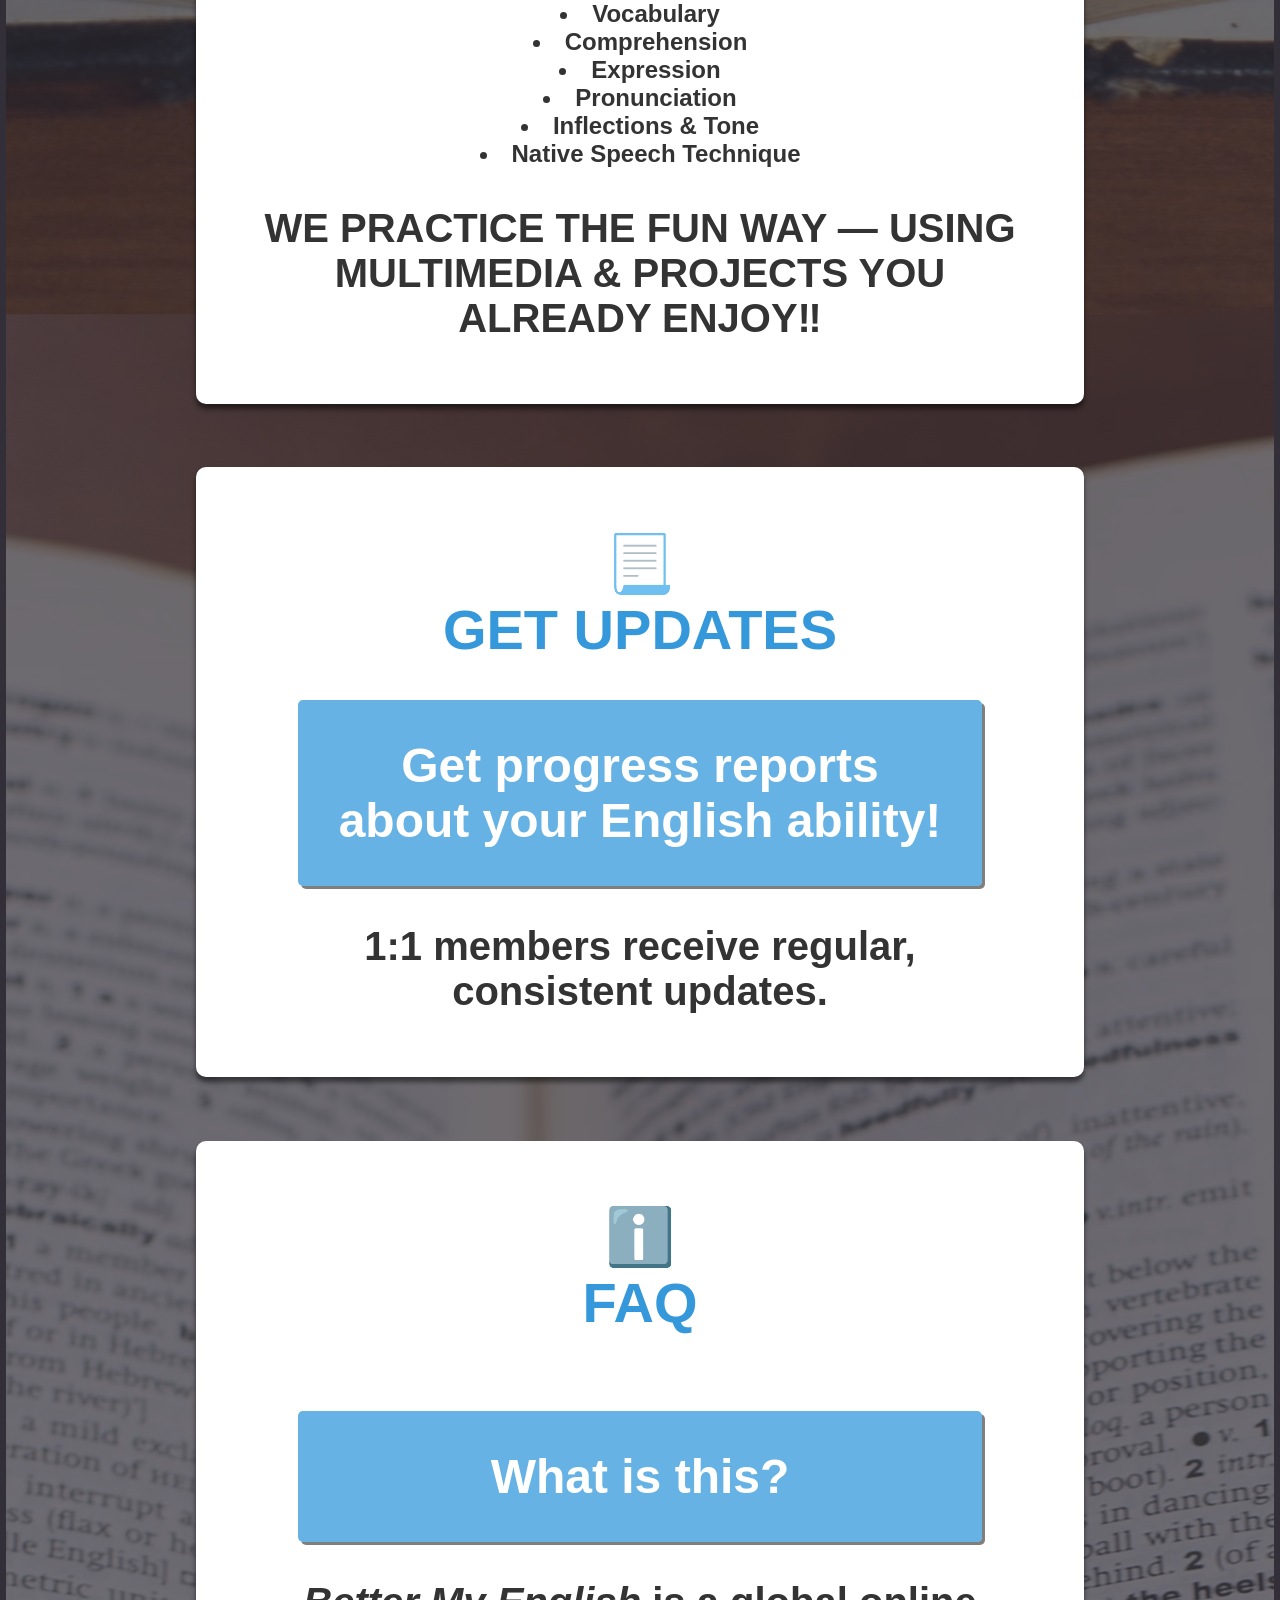
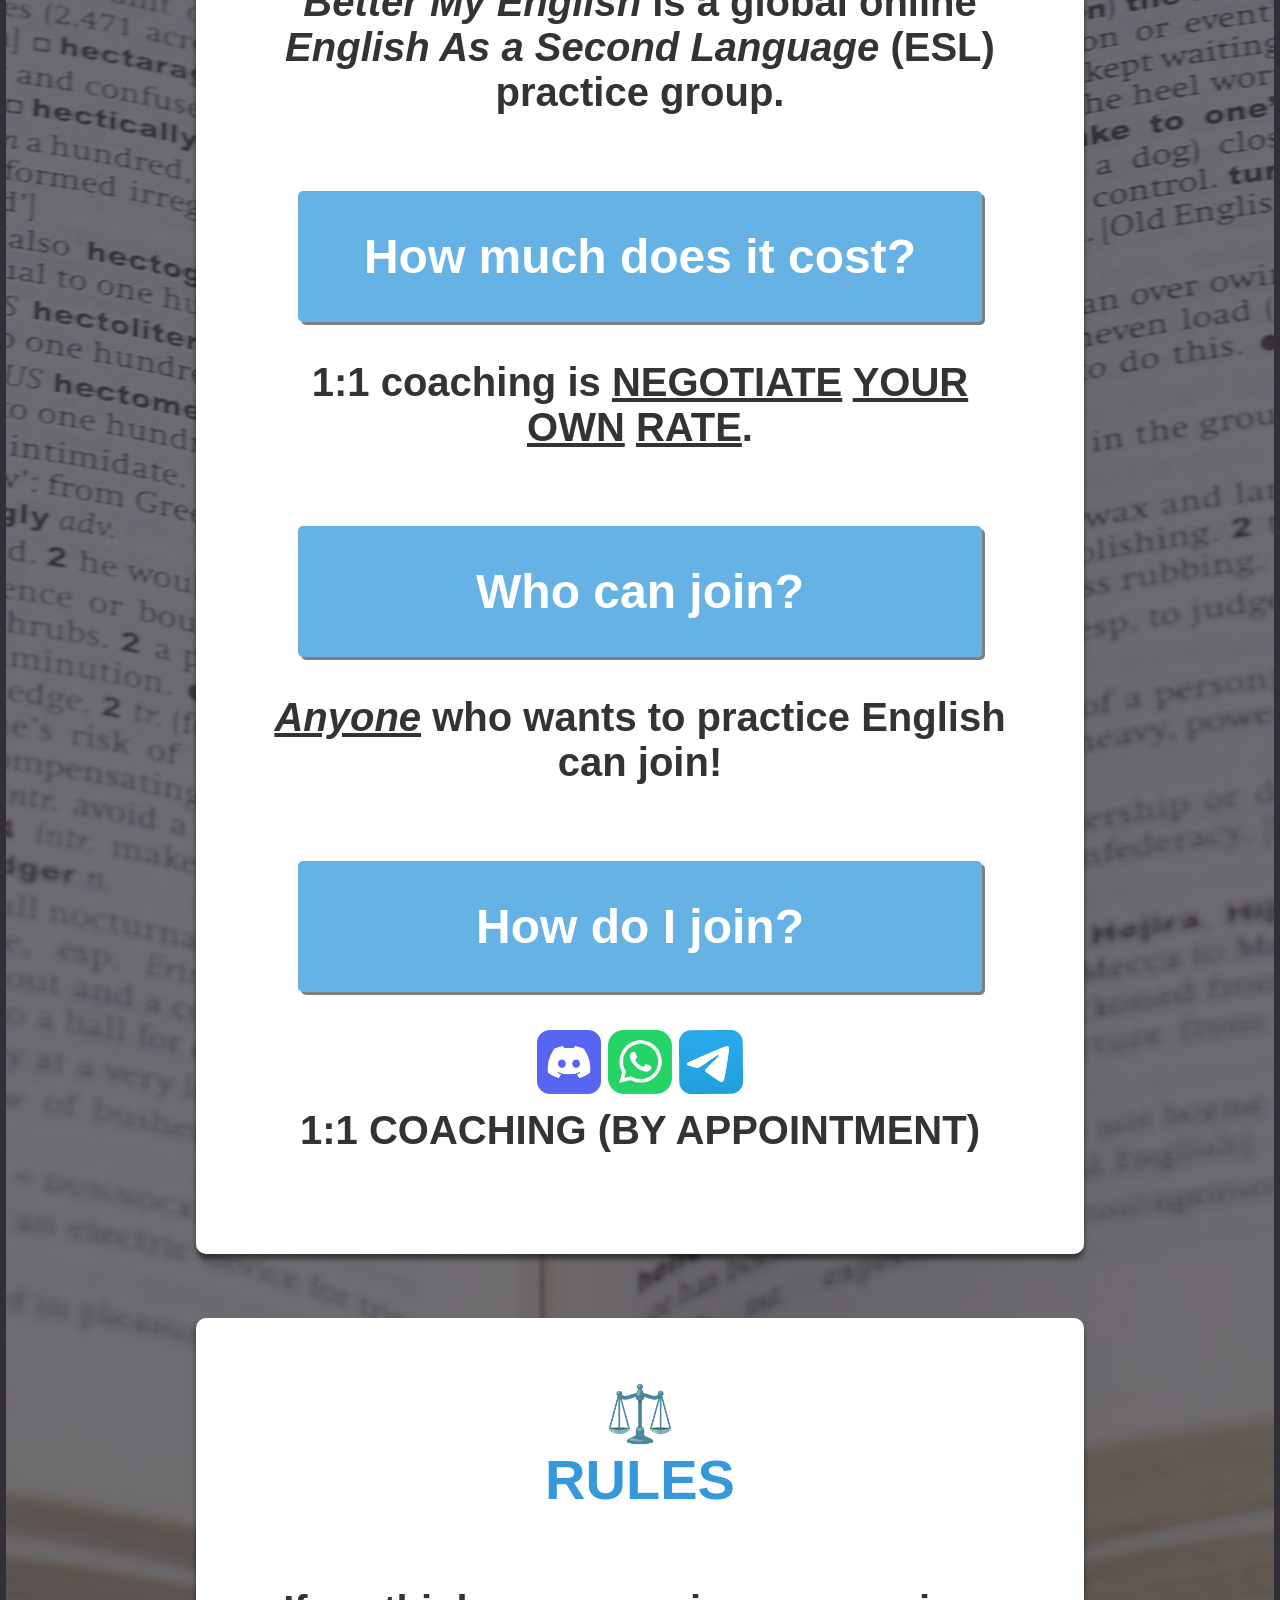
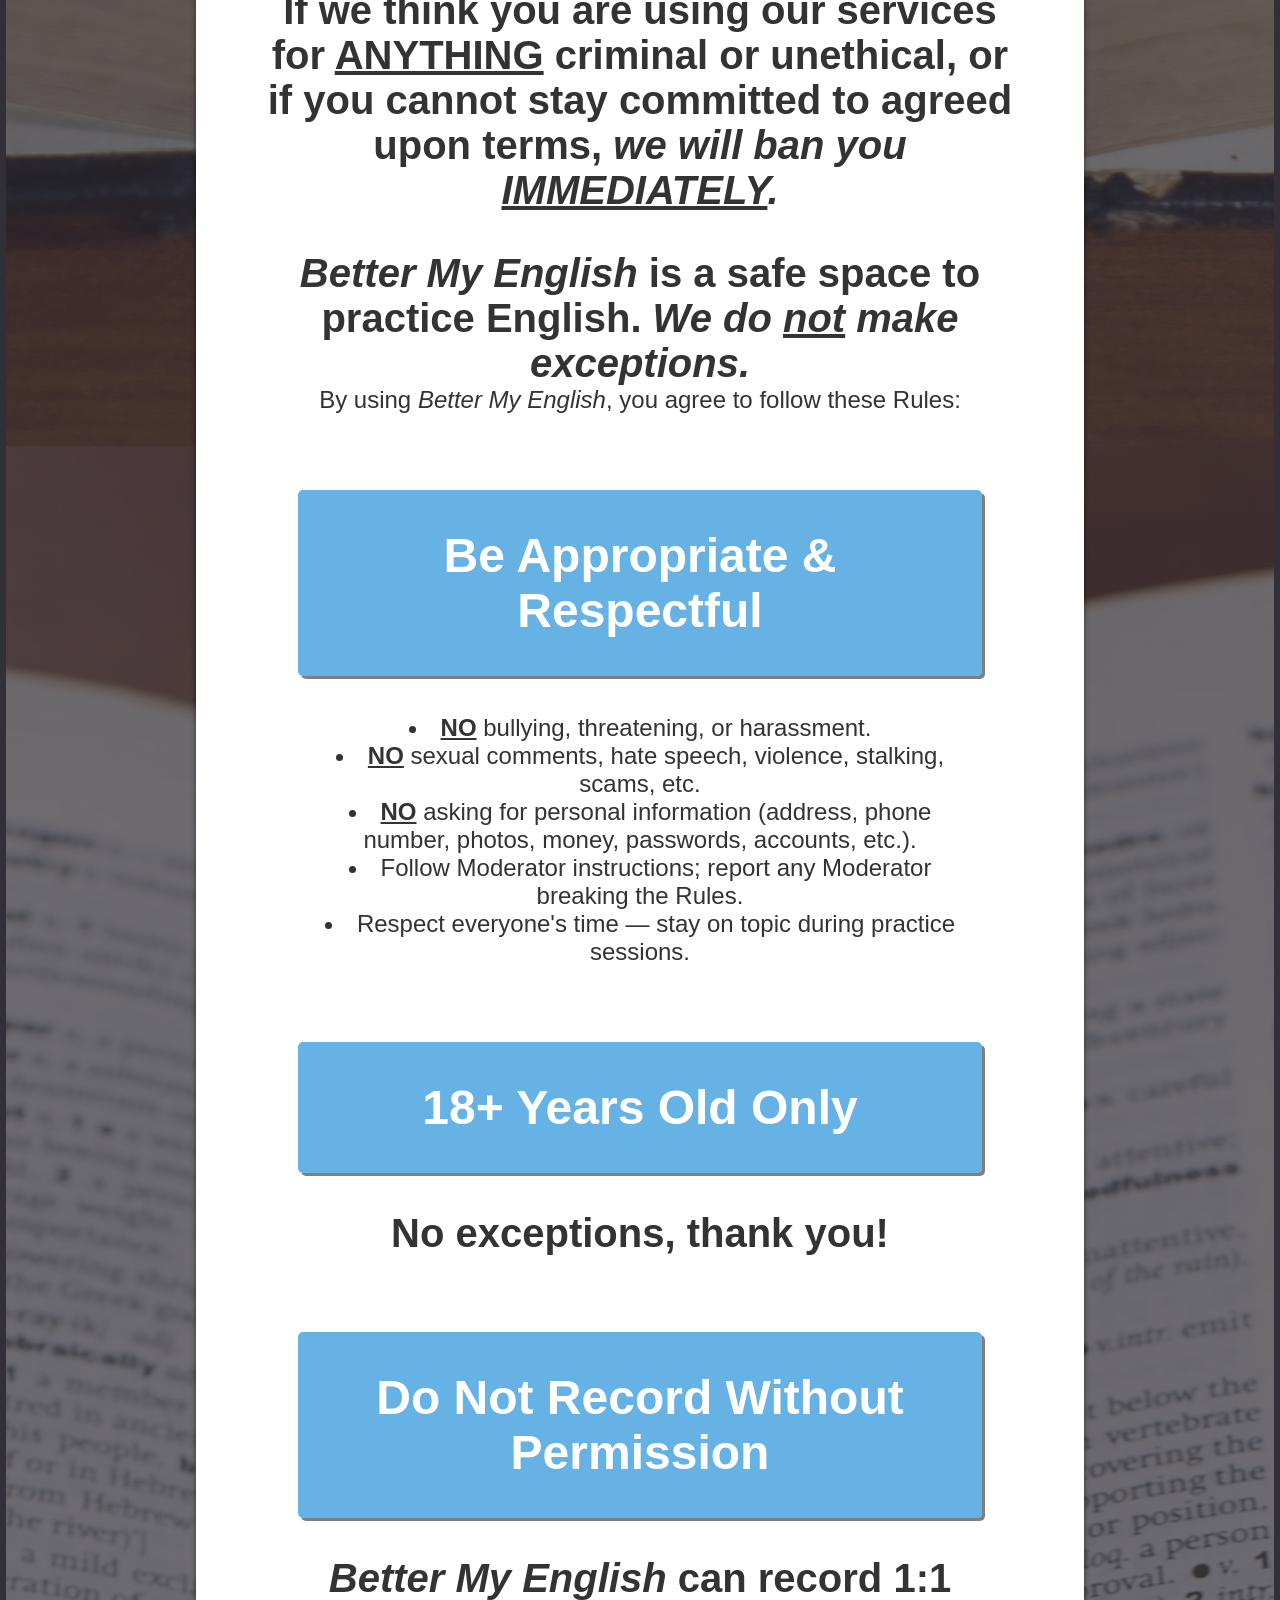
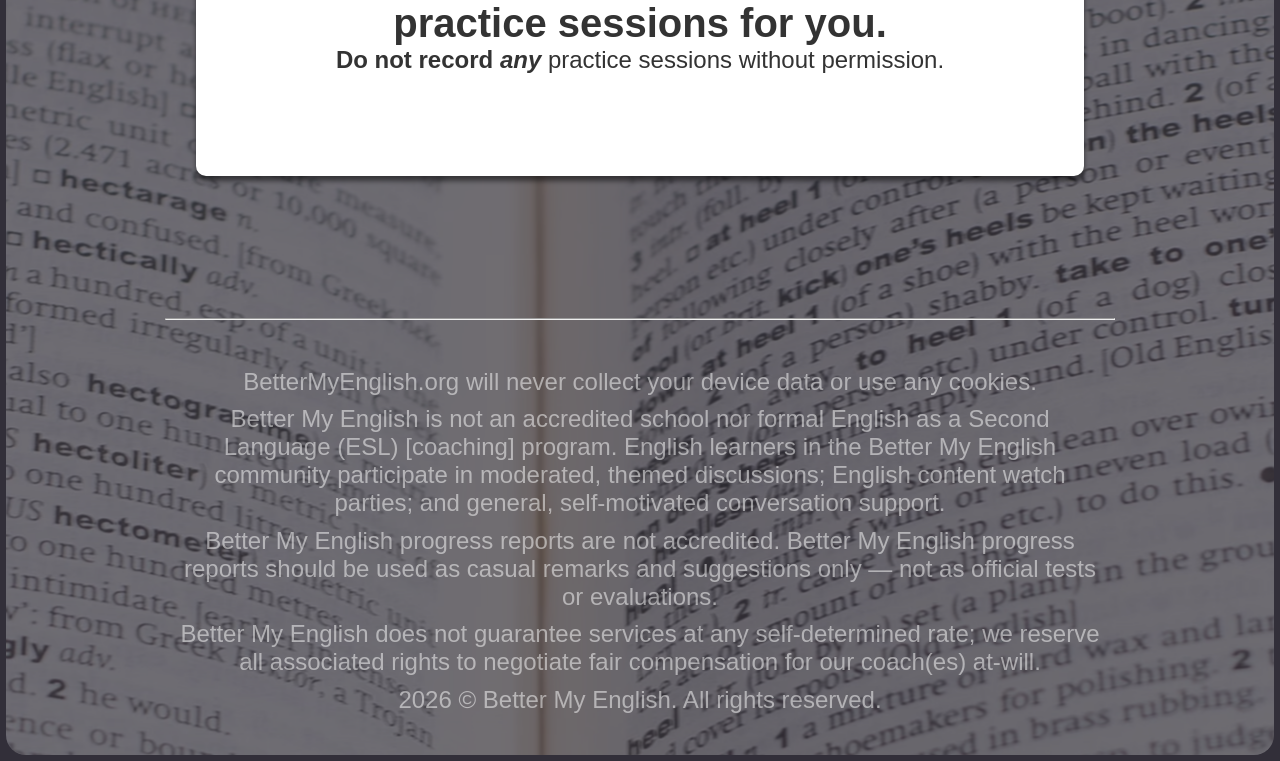
==== commit 8649945c: "Update index.html" ====
--- a/index.html
+++ b/index.html
@@ -1,113 +1,113 @@
-<!DOCTYPE html>
-<html lang="en">
-  <head>
-    <meta charset="UTF-8">
-    <meta name="viewport" content="width=device-width, initial-scale=1.0">
-    <meta name="description" content="Better My English">
-    <title>Home | Better My English</title>
-    <link rel="icon" type="image/x-icon" href="./favicon.ico">
-    <link rel="stylesheet" href="styles.css">
-  </head>
-  <body>
-    <div id="bodyBackgroundDiv">
-      <div id="headerDiv">
-        <div>
-          <img class="hyperlinked" id="headerLogo" data-redirect-link="0" src="logo.png"/>
+  <!DOCTYPE html>
+  <html lang="en">
+    <head>
+      <meta charset="UTF-8">
+      <meta name="viewport" content="width=device-width, initial-scale=1.0">
+      <meta name="description" content="Better My English">
+      <title>Home | Better My English</title>
+      <link rel="icon" type="image/x-icon" href="./favicon.ico">
+      <link rel="stylesheet" href="styles.css">
+    </head>
+    <body>
+      <div id="bodyBackgroundDiv">
+        <div id="headerDiv">
+          <div>
+            <img class="hyperlinked" id="headerLogo" data-redirect-link="0" src="logo.png"/>
+          </div>
+          <div id="iconsDiv">
+            <img class="socialIcon hyperlinked" data-redirect-link="1" src="158568.png"/>
+            <img class="socialIcon hyperlinked" data-redirect-link="2" src="67863765.png"/>
+            <img class="socialIcon hyperlinked" data-redirect-link="3" src="97741684.png"/>
+          </div>
+          <button id="betr_button" class="hyperlinked" data-redirect-link="4">BETR-ENGLISH DICTIONARY</button>
         </div>
-        <div id="iconsDiv">
-          <img class="socialIcon hyperlinked" data-redirect-link="1" src="158568.png"/>
-          <img class="socialIcon hyperlinked" data-redirect-link="2" src="67863765.png"/>
-          <img class="socialIcon hyperlinked" data-redirect-link="3" src="97741684.png"/>
-        </div>
-        <button id="betr_button" class="hyperlinked" data-redirect-link="4">BETR-ENGLISH DICTIONARY</button>
+        <main>
+          <section>
+            <h1>Join and practice English the way natives actually speak it 📚</h1>
+            <h4 style="margin: 5% 0 2.5% 0; font-style: italic; color: rgba(0, 0, 0, 0.25);">By participating in sessions, you agree to these terms and the <a href="#rules_anchor">Rules</a>.</h4>
+          </section>
+          <section>
+            <h2>🧑‍🏫</h2>
+            <h2>1:1 COACHING</h2>
+            <h3 class="h3_socialIconGroup"><img class="hyperlinked miniSocialIcon" src="158568.png" data-redirect-link="1"><img class="hyperlinked miniSocialIcon" src="67863765.png" data-redirect-link="2"><img class="hyperlinked miniSocialIcon" src="97741684.png" data-redirect-link="3"></h3>
+            <h3 class="h3_heading">ANY DAY</h3>
+            <h4 style="margin: 5% 0 0 0;">
+              Covers...
+              <ul>
+                <li>English Level</li>
+                <li>Vocabulary</li>
+                <li>Comprehension</li>
+                <li>Expression</li>
+                <li>Pronunciation</li>
+                <li>Inflections & Tone</li>
+                <li>Native Speech Technique</li>
+              </ul>
+            </h4>
+            <p class="h3_subheading">WE PRACTICE THE FUN WAY — USING MULTIMEDIA & PROJECTS YOU ALREADY ENJOY‼️</p>
+          </section>
+          <section>
+            <h2>📃</h2>
+            <h2>GET UPDATES</h2>
+            <h3 class="h3_heading" style="margin: 5% auto 0 auto;">Get progress reports about your English ability!</h3>
+            <p class="h3_subheading">1:1 members receive regular, consistent updates.</p>
+          </section>
+          <section>
+            <h2>ℹ️</h2>
+            <h2>FAQ</h2>
+            <h3 class="h3_heading" style="margin: 10% auto 0 auto;">What is this?</h3>
+            <p class="h3_subheading"><span style="font-style: italic;">Better My English</span> is a global online <span style="font-weight: bold; font-style: italic;">English As a Second Language</span> (<span style="font-weight: bold;">ESL</span>) practice group.</p>
+            <h3 class="h3_heading" style="margin: 10% auto 0 auto;">How much does it cost?</h3>
+            <p class="h3_subheading">1:1 coaching is <span style="text-decoration: underline;">NEGOTIATE</span> <span style="text-decoration: underline;">YOUR</span> <span style="text-decoration: underline;">OWN</span> <span style="text-decoration: underline;">RATE</span>.</p>
+            <h3 class="h3_heading" style="margin: 10% auto 0 auto;">Who can join?</h3>
+            <p class="h3_subheading"><span style="font-weight: bold; text-decoration: underline; font-style: italic;">Anyone</span> who wants to practice English can join!</p>
+            <h3 class="h3_heading" style="margin: 10% auto 0 auto;">How do I join?</h3>
+            <p style="margin: 5% auto 0 auto;">
+              <img class="midSocialIcon hyperlinked" src="158568.png" data-redirect-link="1"/>
+              <img class="midSocialIcon hyperlinked" src="67863765.png" data-redirect-link="2"/>
+              <img class="midSocialIcon hyperlinked" src="97741684.png" data-redirect-link="3"/>
+            </p>
+            <p class="h3_subheading" style="margin: 1% auto 5% auto;">1:1 COACHING (BY APPOINTMENT)</p>
+          </section>
+          <section id="rules_anchor">
+            <h2>⚖️</h2>
+            <h2>RULES</h2>
+            <h3 style="margin: 10% auto 0 auto;">
+              If we think you are using our services for <span style="text-decoration: underline;">ANYTHING</span> criminal or unethical, or if you cannot stay committed to agreed upon terms, <span style="font-style: italic;">we will ban you <span style="text-decoration: underline;">IMMEDIATELY</span>.
+            </h3>
+            <p class="h3_subheading"><span style="font-style: italic;">Better My English</span> is a safe space to practice English. <span style="font-style: italic;">We do <span style="text-decoration: underline; font-weight: bold;">not</span> make exceptions.</span></p>
+            <p>By using <span style="font-style: italic;">Better My English</span>, you agree to follow these Rules:</p>
+            <h3 class="h3_heading" style="margin: 10% auto 0 auto;">Be Appropriate & Respectful</h3>
+            <p class="h3_subheading">
+              <ul>
+                <li><span style="font-weight: bold; text-decoration: underline;">NO</span> bullying, threatening, or harassment.</li>
+                <li><span style="font-weight: bold; text-decoration: underline;">NO</span> sexual comments, hate speech, violence, stalking, scams, etc.</li>
+                <li><span style="font-weight: bold; text-decoration: underline;">NO</span> asking for personal information (address, phone number, photos, money, passwords, accounts, etc.).</li>
+                <li>Follow Moderator instructions; report any Moderator breaking the Rules.</li>
+                <li>Respect everyone's time — stay on topic during practice sessions.</li>
+              </ul>
+            </p>
+            <h3 class="h3_heading" style="margin: 10% auto 0 auto;">18+ Years Old Only</h3>
+            <p class="h3_subheading">No exceptions, thank you!</p>
+            <h3 class="h3_heading" style="margin: 10% auto 0 auto;">Do Not Record Without Permission</h3>
+            <p class="h3_subheading"><span style="font-style: italic;">Better My English</span> can record 1:1 practice sessions for you.</p>
+            <p style="margin: 0 auto 5% auto;"><span style="font-weight: bold;">Do not record</span> <span style="font-weight: bold; font-style: italic;">any</span> practice sessions without permission.</p>
+          </section>
+        </main>
+        <footer>
+          <hr>
+          <p>BetterMyEnglish.org will never collect your device data or use any cookies.
+          <p>
+            Better My English is not an accredited school nor formal English as a Second Language (ESL) [coaching] program. English learners in the Better My English community participate in moderated, themed discussions; English content watch parties; and general, self-motivated conversation support.
+          </p>
+          <p>
+            Better My English progress reports are not accredited. Better My English progress reports should be used as casual remarks and suggestions only — not as official tests or evaluations.
+          </p>
+          <p>
+            Better My English does not guarantee services at any self-determined rate; we reserve all associated rights to negotiate fair compensation for our coach(es) at-will.
+          </p>
+          <p>2026 &copy; Better My English. All rights reserved.</p>
+        </footer>
+        <script src="./global.js"></script>
       </div>
-      <main>
-        <section>
-          <h1>Join and practice English the way natives actually speak it 📚</h1>
-          <h4 style="margin: 5% 0 2.5% 0; font-style: italic; color: rgba(0, 0, 0, 0.25);">Better My English records sessions for quality and safety. By participating in sessions, you agree to these terms and the <a href="about.html">Rules</a>.</h4>
-        </section>
-        <section>
-          <h2>🧑‍🏫</h2>
-          <h2>1:1 COACHING</h2>
-          <h3 class="h3_socialIconGroup"><img class="hyperlinked miniSocialIcon" src="158568.png" data-redirect-link="1"><img class="hyperlinked miniSocialIcon" src="67863765.png" data-redirect-link="2"><img class="hyperlinked miniSocialIcon" src="97741684.png" data-redirect-link="3"></h3>
-          <h3 class="h3_heading">ANY DAY</h3>
-          <h4 style="margin: 5% 0 0 0;">
-            Covers...
-            <ul>
-              <li>English Level</li>
-              <li>Vocabulary</li>
-              <li>Comprehension</li>
-              <li>Expression</li>
-              <li>Pronunciation</li>
-              <li>Inflections & Tone</li>
-              <li>Native Speech Technique</li>
-            </ul>
-          </h4>
-          <p class="h3_subheading">CONTACT FOR APPOINTMENT</p>
-        </section>
-        <section>
-          <h2>📃</h2>
-          <h2>GET UPDATES</h2>
-          <h3 class="h3_heading" style="margin: 5% auto 0 auto;">Get progress reports about your English ability!</h3>
-          <p class="h3_subheading">1:1 members receive regular, consistent updates.</p>
-        </section>
-        <section>
-          <h2>ℹ️</h2>
-          <h2>FAQ</h2>
-          <h3 class="h3_heading" style="margin: 10% auto 0 auto;">What is this?</h3>
-          <p class="h3_subheading"><span style="font-style: italic;">Better My English</span> is a global online <span style="font-weight: bold; font-style: italic;">English As a Second Language</span> (<span style="font-weight: bold;">ESL</span>) practice group.</p>
-          <h3 class="h3_heading" style="margin: 10% auto 0 auto;">How much does membership cost?</h3>
-          <p class="h3_subheading">1:1 coaching is <span style="text-decoration: underline;">NEGOTIATE</span> <span style="text-decoration: underline;">YOUR</span> <span style="text-decoration: underline;">OWN</span> <span style="text-decoration: underline;">RATE</span> (anything $0+ USD).</p>
-          <h3 class="h3_heading" style="margin: 10% auto 0 auto;">Who can join?</h3>
-          <p class="h3_subheading"><span style="font-weight: bold; text-decoration: underline; font-style: italic;">Anyone</span> who wants to practice English can join!</p>
-          <h3 class="h3_heading" style="margin: 10% auto 0 auto;">How do I join?</h3>
-          <p style="margin: 5% auto 0 auto;">
-            <img class="midSocialIcon hyperlinked" src="158568.png" data-redirect-link="1"/>
-            <img class="midSocialIcon hyperlinked" src="67863765.png" data-redirect-link="2"/>
-            <img class="midSocialIcon hyperlinked" src="97741684.png" data-redirect-link="3"/>
-          </p>
-          <p class="h3_subheading" style="margin: 1% auto 5% auto;">1:1 COACHING (BY APPOINTMENT)</p>
-        </section>
-        <section>
-          <h2>⚖️</h2>
-          <h2>RULES</h2>
-          <h3 style="margin: 10% auto 0 auto;">
-            If we think you are using our services for <span style="text-decoration: underline;">ANYTHING</span> criminal or unethical, <span style="font-style: italic;">we will ban you with <span style="text-decoration: underline;">NO</span> <span style="text-decoration: underline;">warning</span></span>.
-          </h3>
-          <p class="h3_subheading"><span style="font-style: italic;">Better My English</span> is a safe space to practice English. <span style="font-style: italic;">We do <span style="text-decoration: underline; font-weight: bold;">not</span> make exceptions.</span></p>
-          <p>By using <span style="font-style: italic;">Better My English</span>, you agree to follow these Rules:</p>
-          <h3 class="h3_heading" style="margin: 10% auto 0 auto;">Be Appropriate & Respectful</h3>
-          <p class="h3_subheading">
-            <ul>
-              <li><span style="font-weight: bold; text-decoration: underline;">NO</span> bullying, threatening, or harassment.</li>
-              <li><span style="font-weight: bold; text-decoration: underline;">NO</span> sexual comments, hate speech, violence, stalking, scams, etc.</li>
-              <li><span style="font-weight: bold; text-decoration: underline;">NO</span> asking for personal information (address, phone number, photos, money, passwords, accounts, etc.).</li>
-              <li>Follow Moderator instructions; report any Moderator breaking the Rules.</li>
-              <li>Respect everyone's time — stay on topic during practice sessions.</li>
-            </ul>
-          </p>
-          <h3 class="h3_heading" style="margin: 10% auto 0 auto;">18+ Years Old Only</h3>
-          <p class="h3_subheading">No exceptions, thank you!</p>
-          <h3 class="h3_heading" style="margin: 10% auto 0 auto;">Do Not Record Without Permission</h3>
-          <p class="h3_subheading"><span style="font-style: italic;">Better My English</span> can record 1:1 practice sessions for you.</p>
-          <p style="margin: 0 auto 5% auto;"><span style="font-weight: bold;">Do not record</span> <span style="font-weight: bold; font-style: italic;">any</span> practice sessions without permission.</p>
-        </section>
-      </main>
-      <footer>
-        <hr>
-        <p>BetterMyEnglish.org will never collect your device data or use any cookies.
-        <p>
-          Better My English is not an accredited school nor formal English as a Second Language (ESL) [coaching] program. English learners in the Better My English community participate in moderated, themed discussions; English content watch parties; and general, self-motivated conversation support.
-        </p>
-        <p>
-          Better My English progress reports are not accredited. Better My English progress reports should be used as casual remarks and suggestions only — not as official tests or evaluations.
-        </p>
-        <p>
-          Better My English does not guarantee services at any self-determined rate; we reserve all associated rights to negotiate fair compensation for our coach(es) at-will.
-        </p>
-        <p>2026 &copy; Better My English. All rights reserved.</p>
-      </footer>
-      <script src="./global.js"></script>
-    </div>
-  </body> 
-</html>
+    </body> 
+  </html>
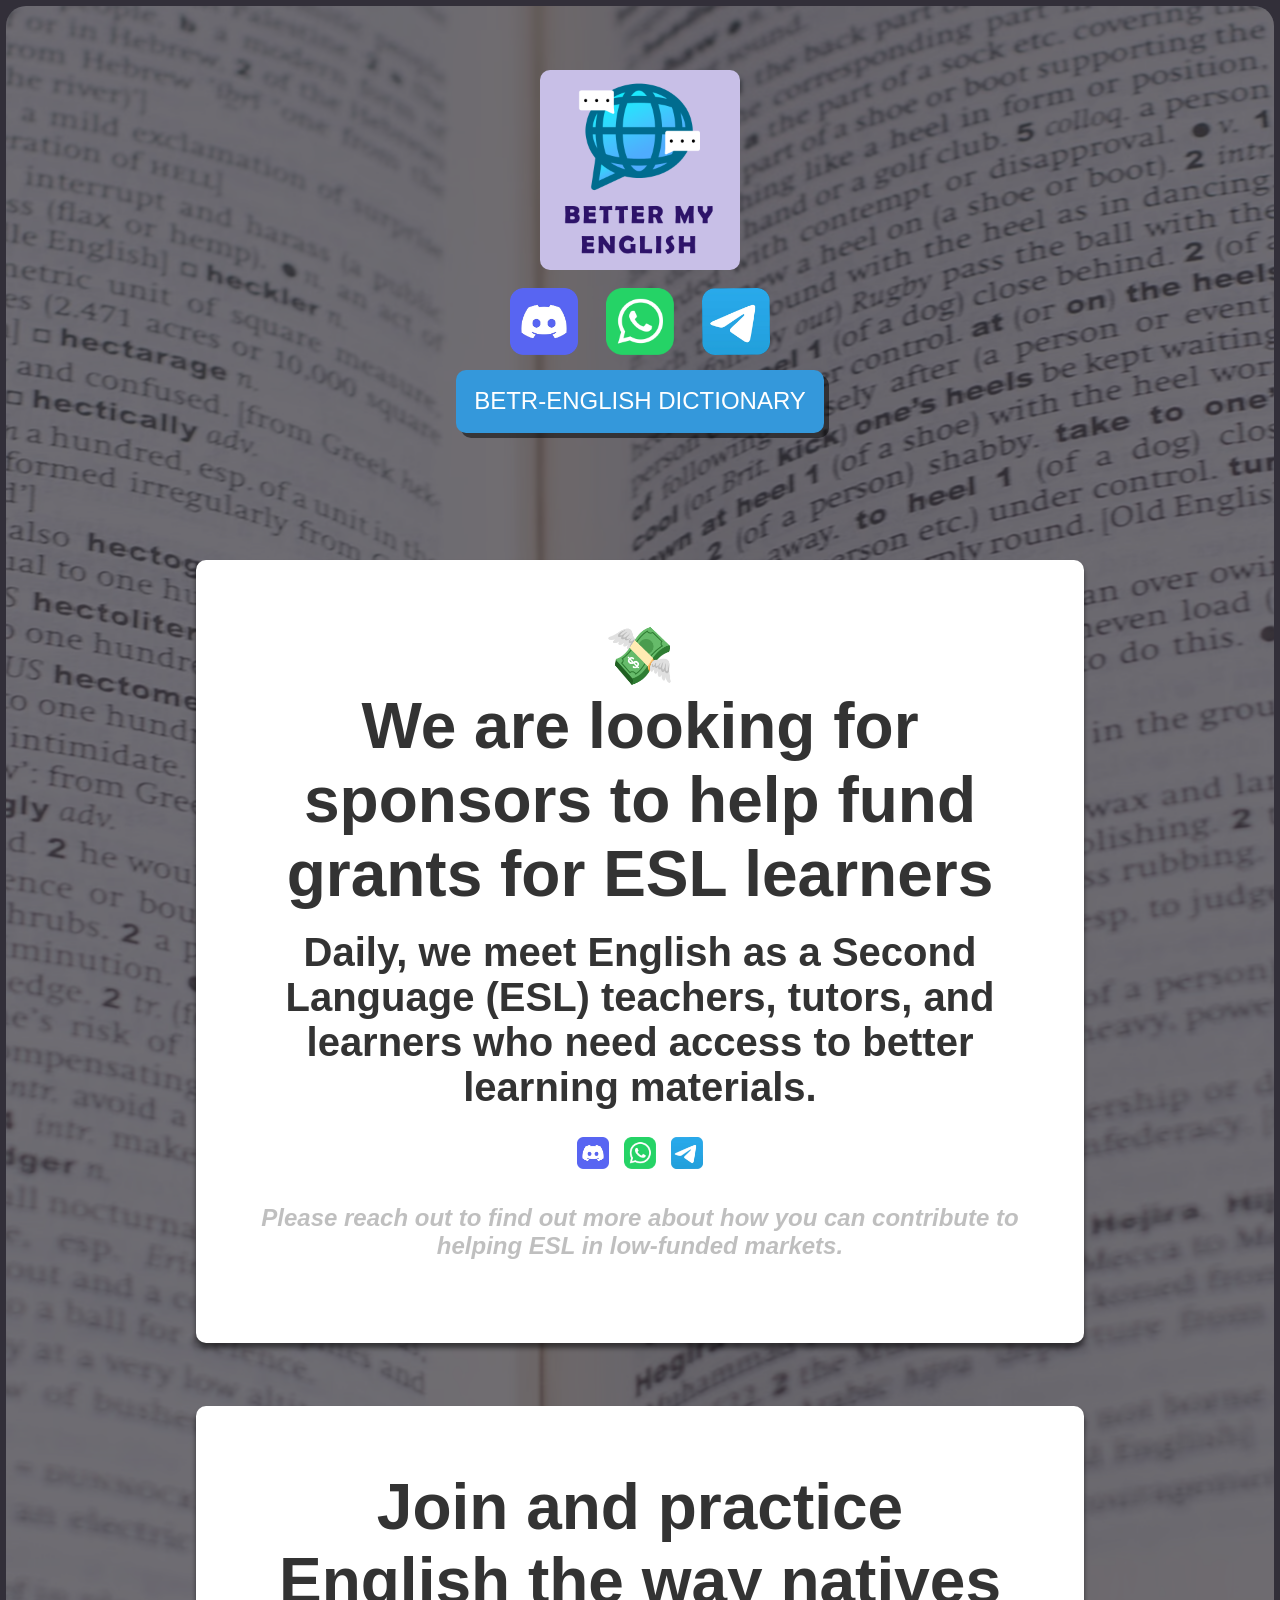
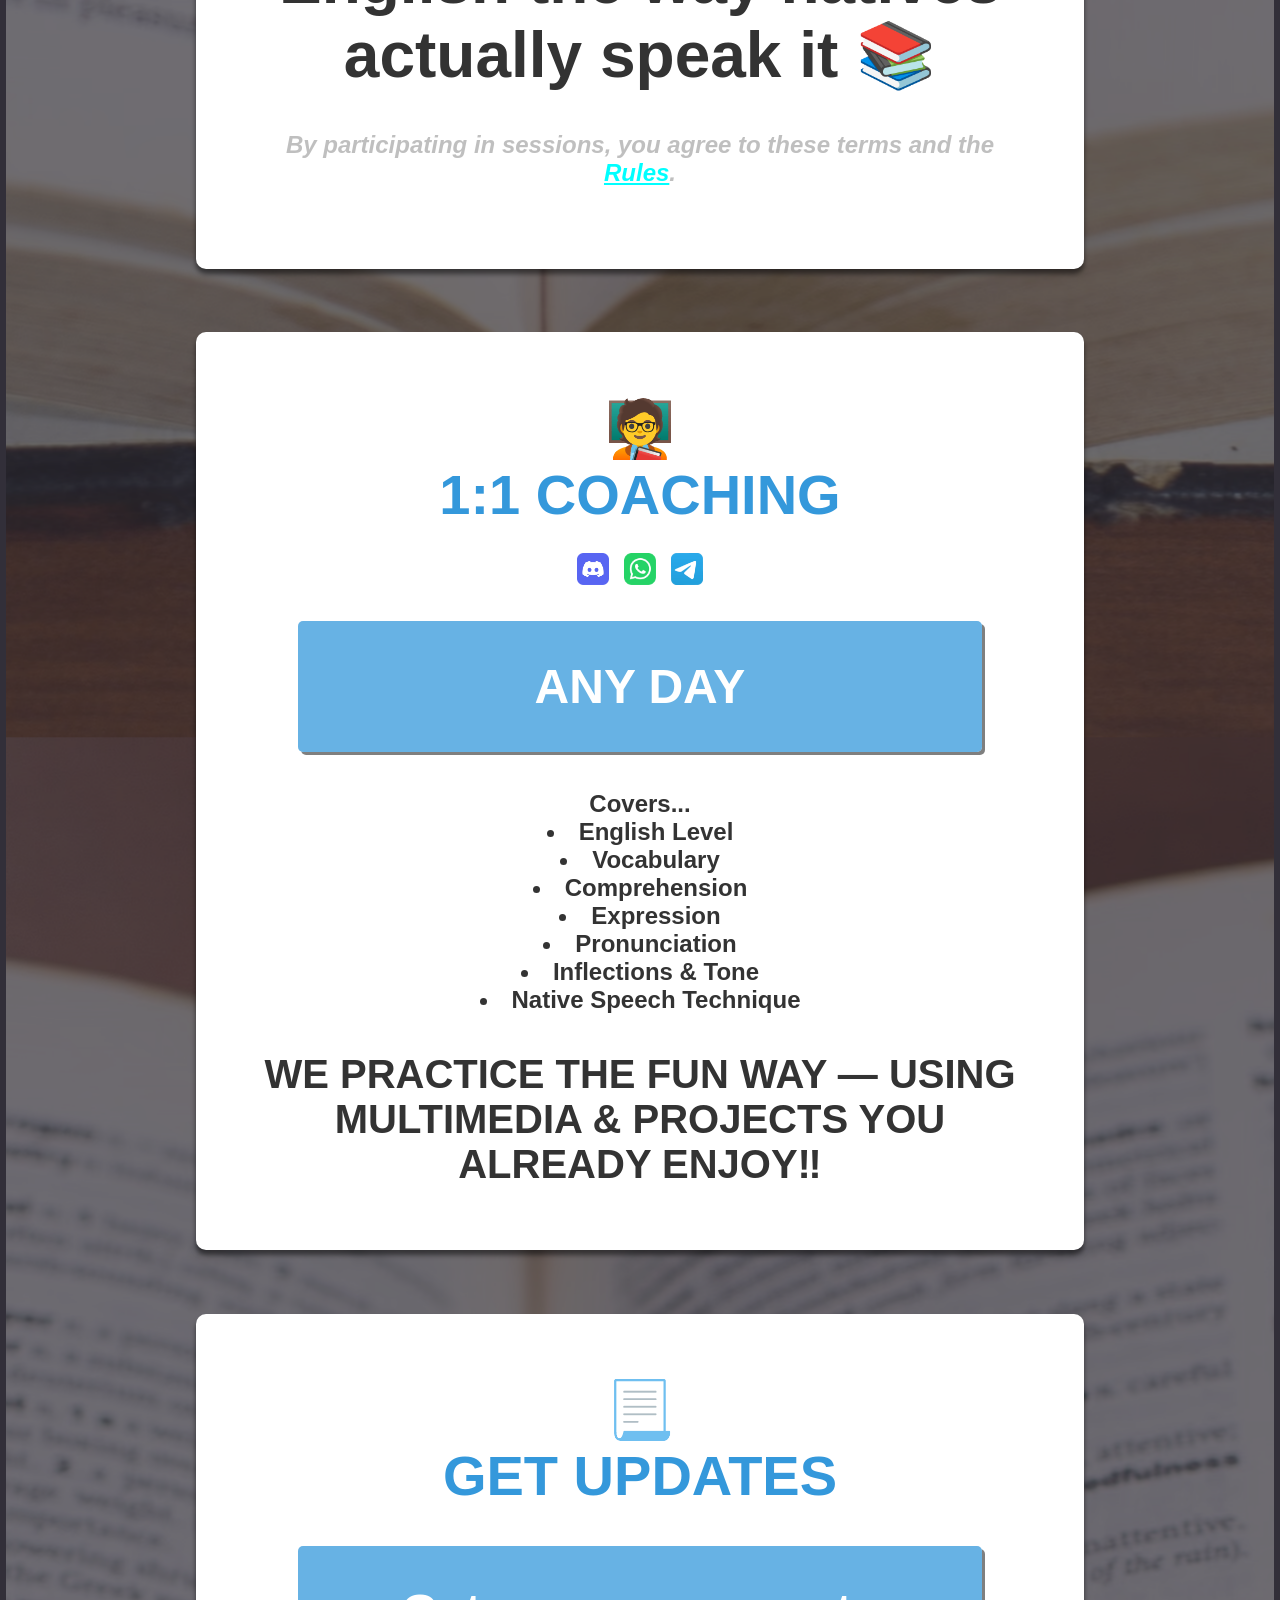
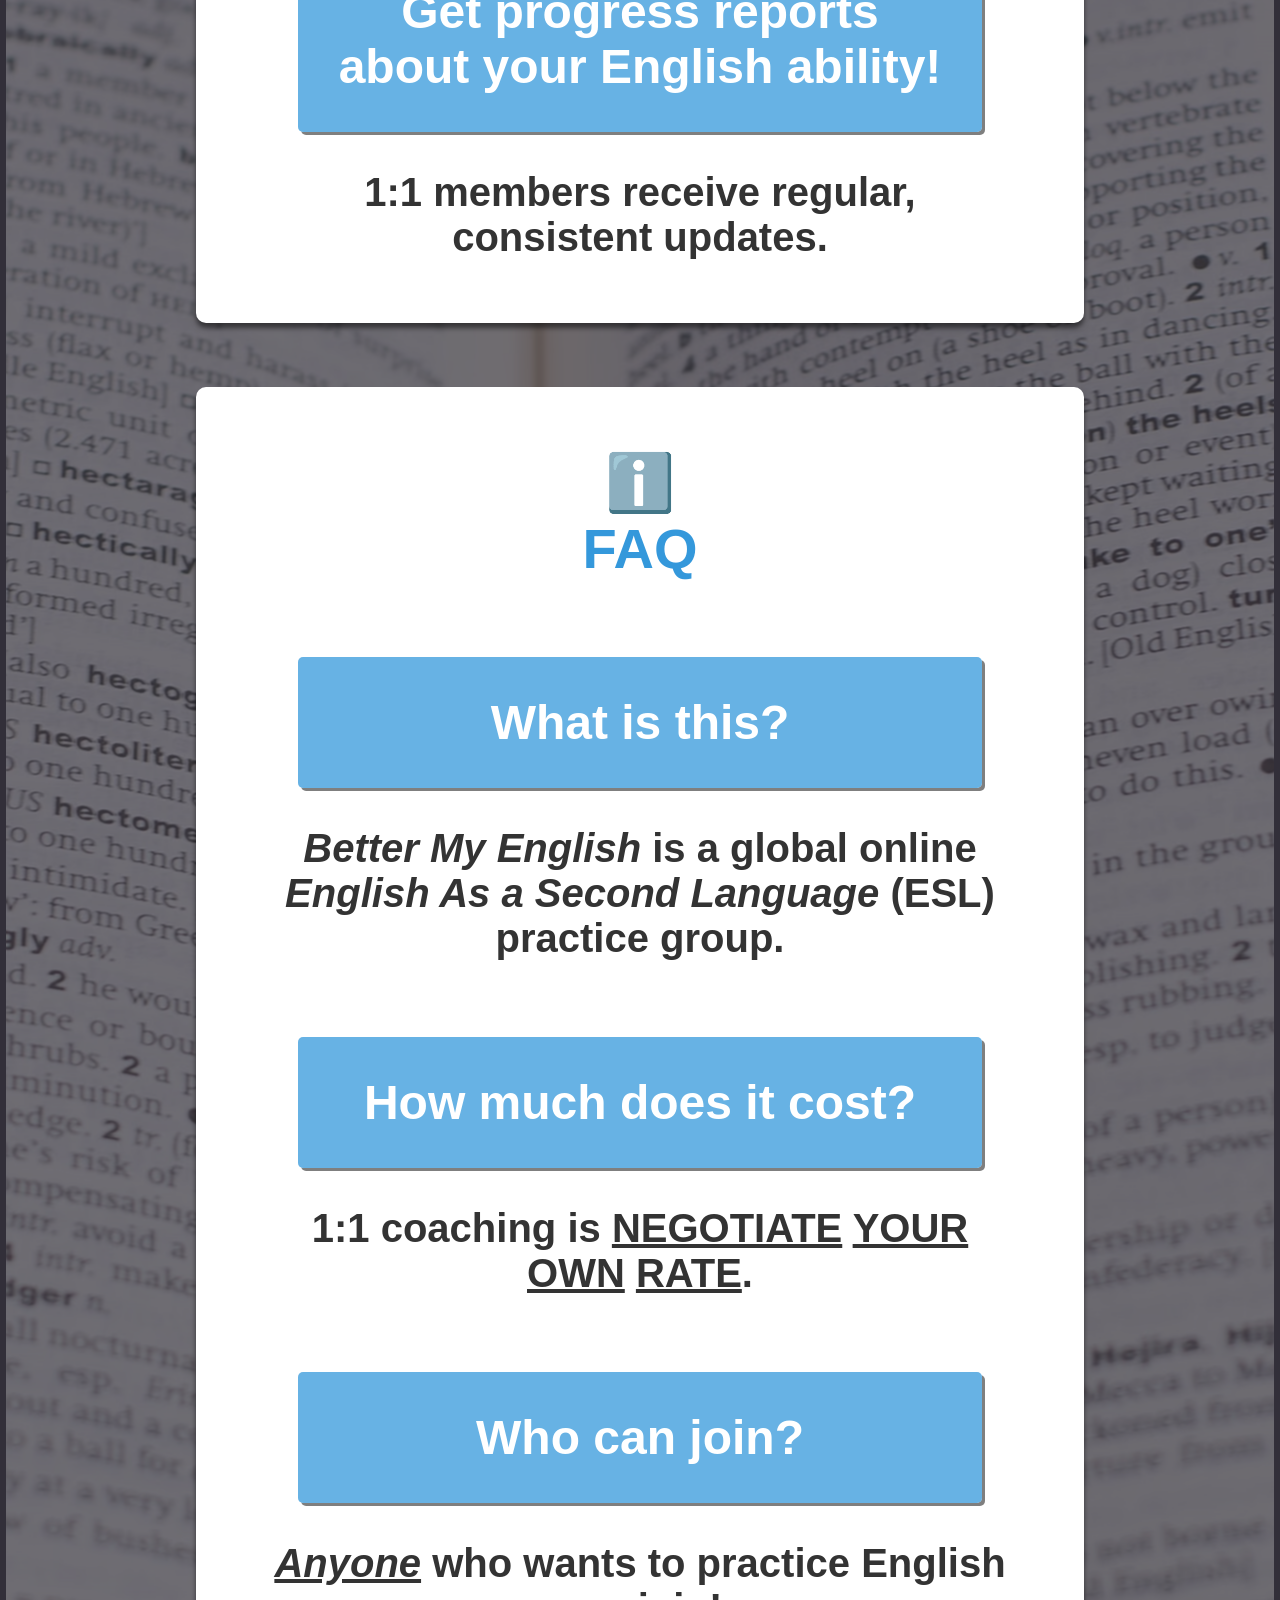
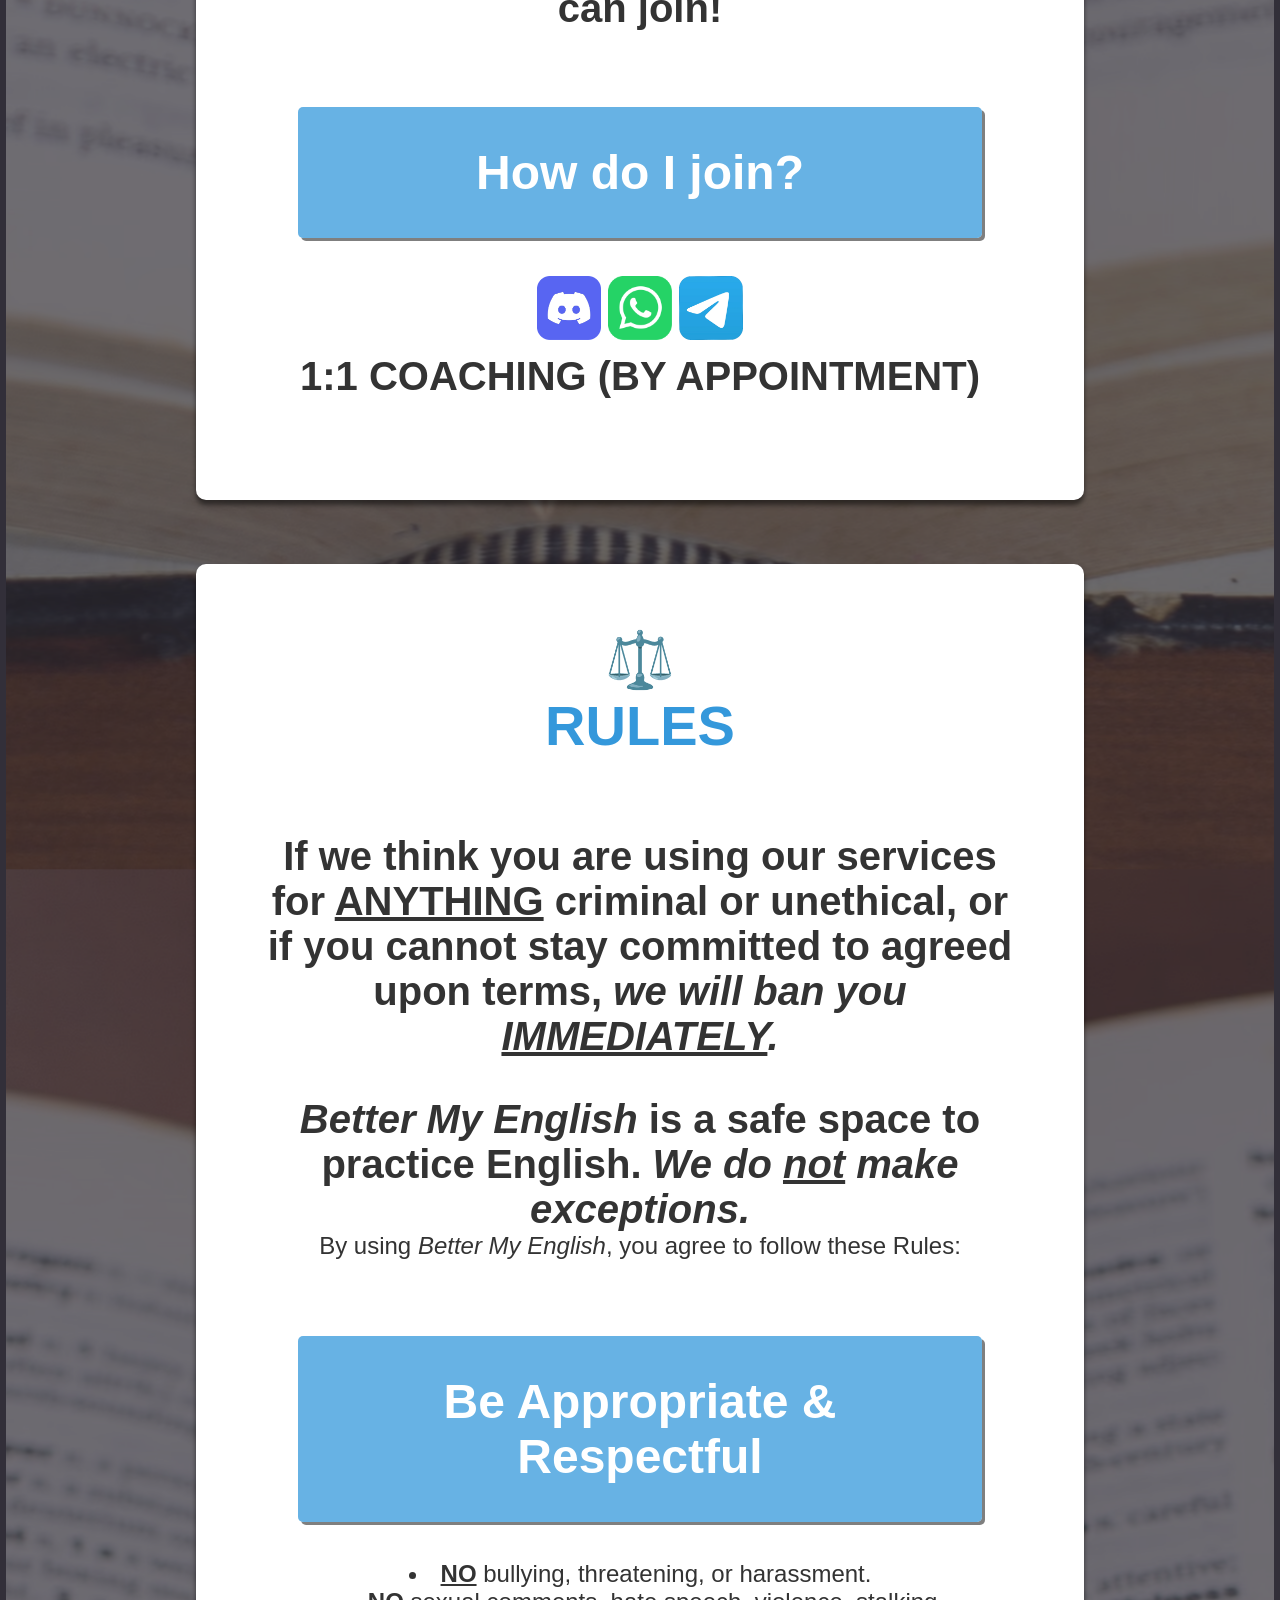
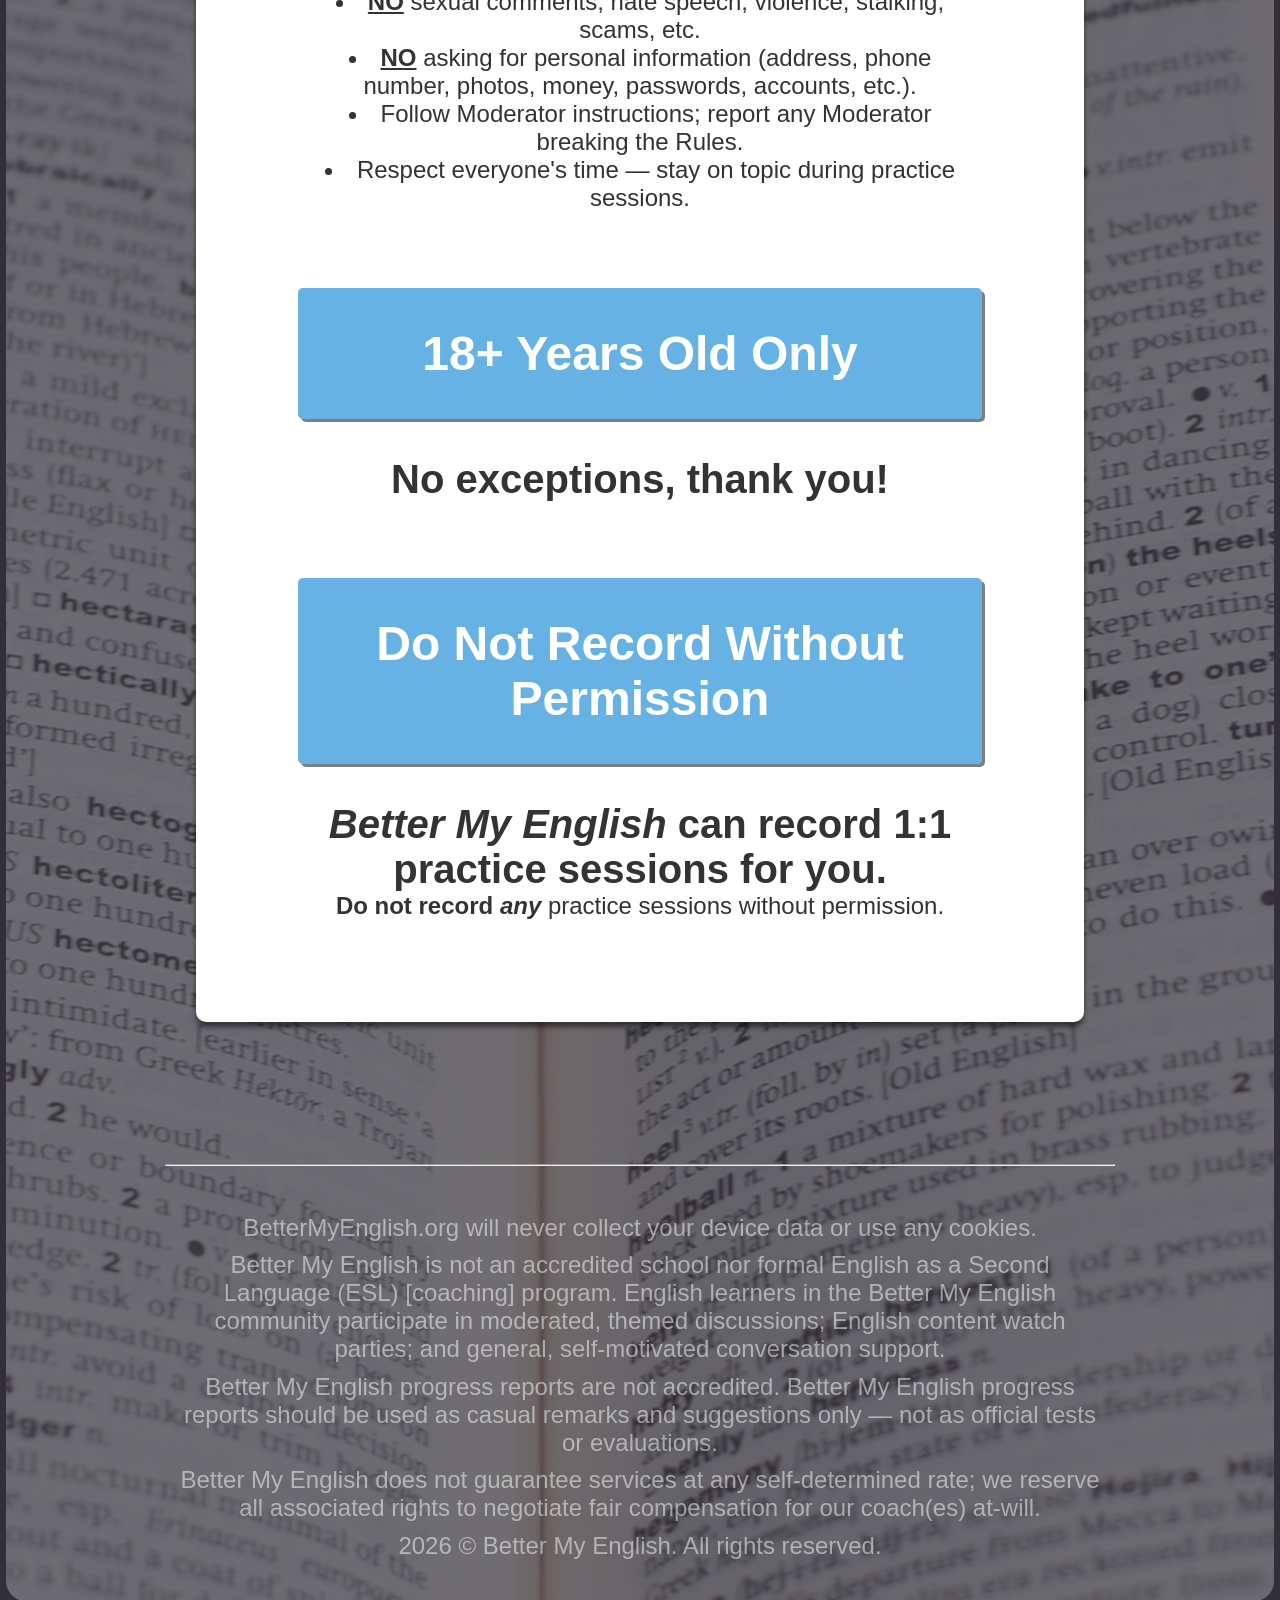
==== commit 3723fdcf: "Update index.html" ====
--- a/index.html
+++ b/index.html
@@ -22,6 +22,13 @@
           <button id="betr_button" class="hyperlinked" data-redirect-link="4">BETR-ENGLISH DICTIONARY</button>
         </div>
         <main>
+          <section>
+            <h2>💸</h2>
+            <h1>We are looking for sponsors to help fund grants for ESL learners</h1>
+            <h3 style="margin: 2.5% 0 2.5% 0;"">Daily, we meet English as a Second Language (ESL) teachers, tutors, and learners who need access to better learning materials.</h3>
+            <h3 class="h3_socialIconGroup"><img class="hyperlinked miniSocialIcon" src="158568.png" data-redirect-link="1"><img class="hyperlinked miniSocialIcon" src="67863765.png" data-redirect-link="2"><img class="hyperlinked miniSocialIcon" src="97741684.png" data-redirect-link="3"></h3>
+            <h4 style="margin: 2.5% 0 2.5% 0; font-style: italic; color: rgba(0, 0, 0, 0.25);">Please reach out to find out more about how you can contribute to helping ESL in low-funded markets.</h4>
+          </section>
           <section>
             <h1>Join and practice English the way natives actually speak it 📚</h1>
             <h4 style="margin: 5% 0 2.5% 0; font-style: italic; color: rgba(0, 0, 0, 0.25);">By participating in sessions, you agree to these terms and the <a href="#rules_anchor">Rules</a>.</h4>
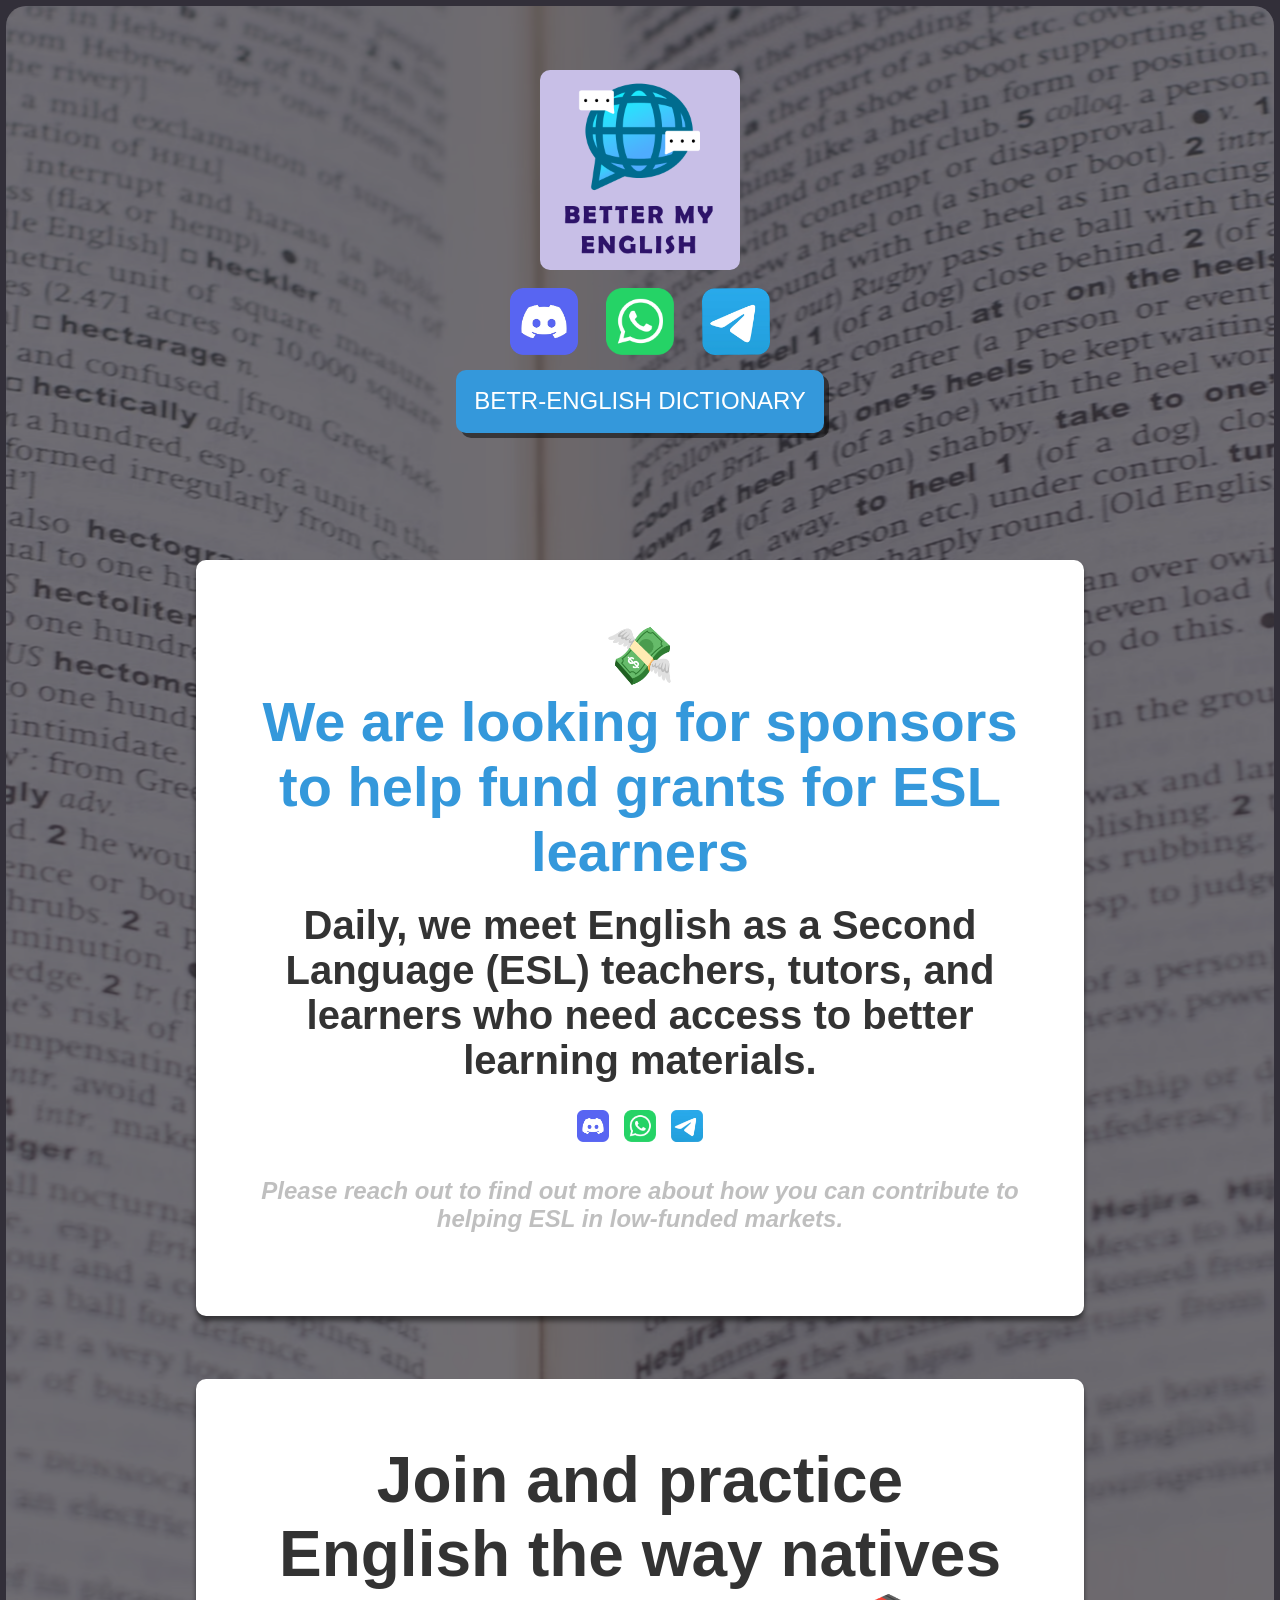
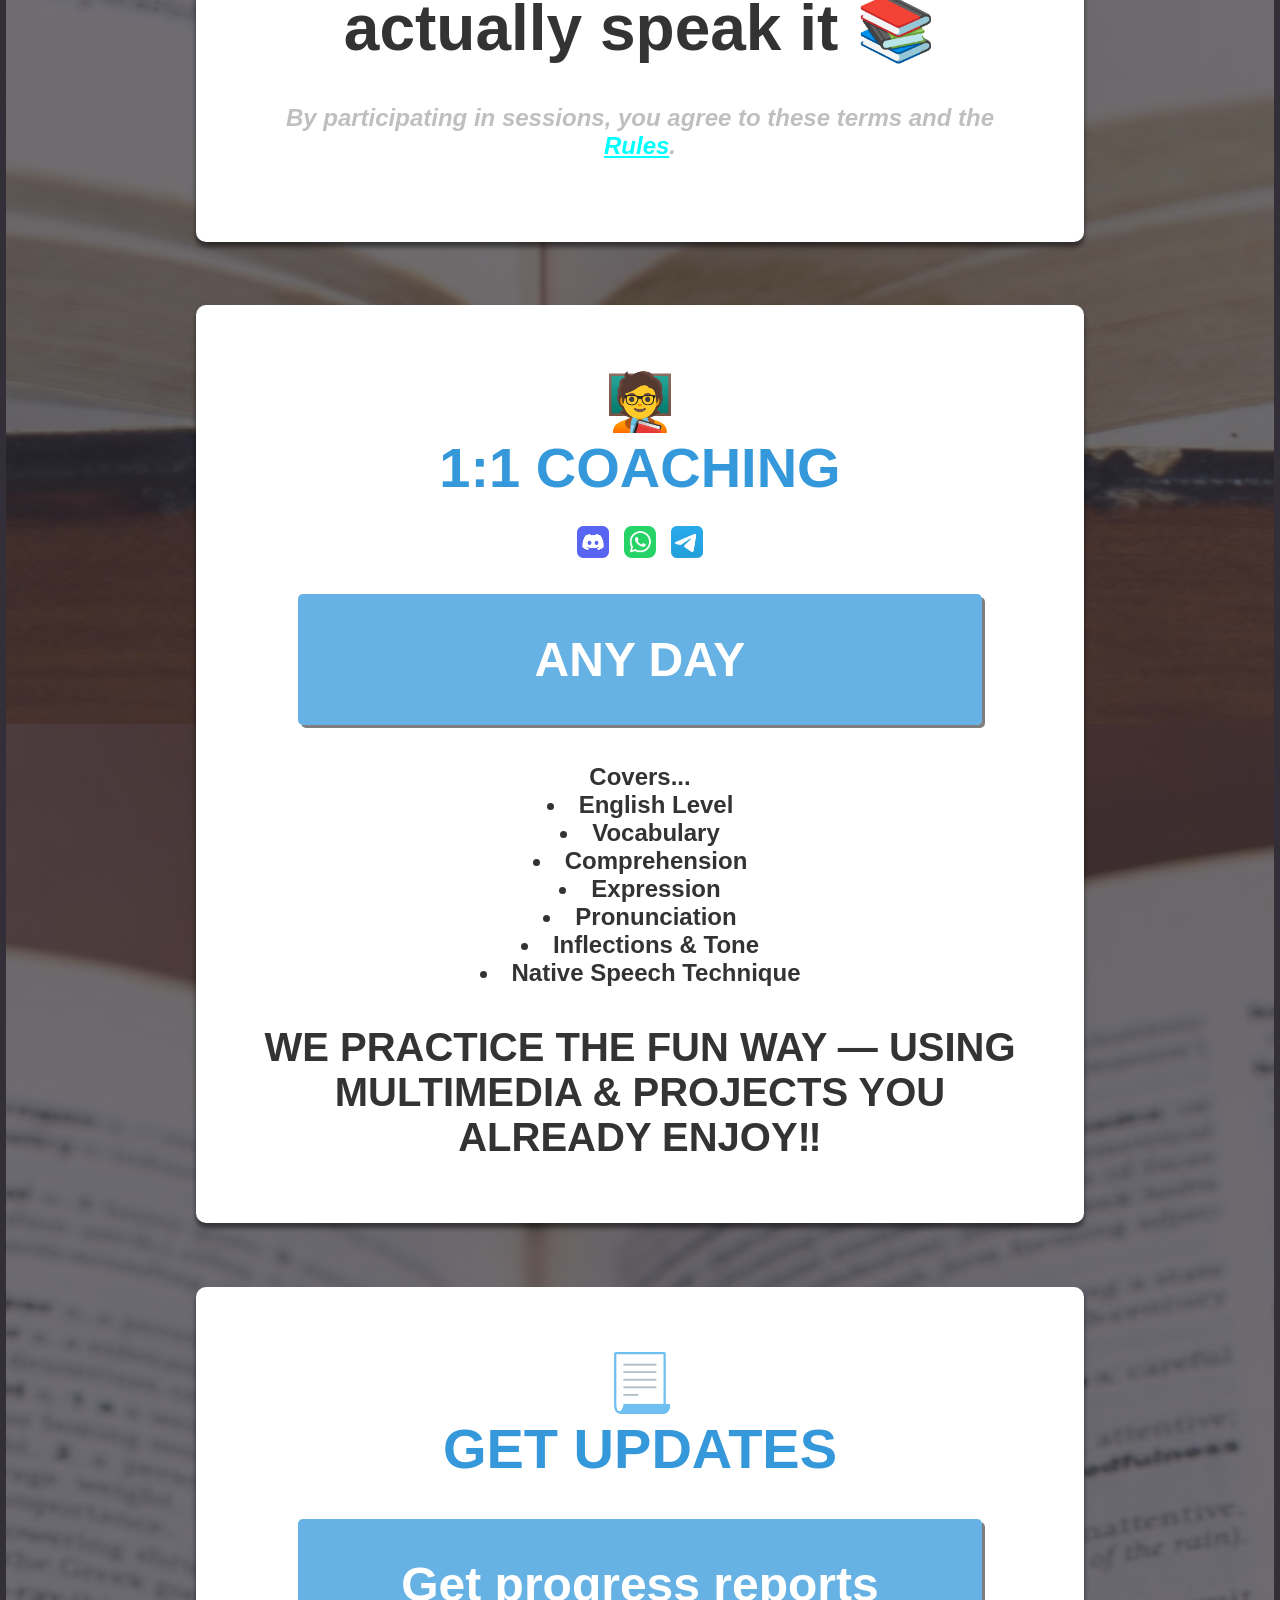
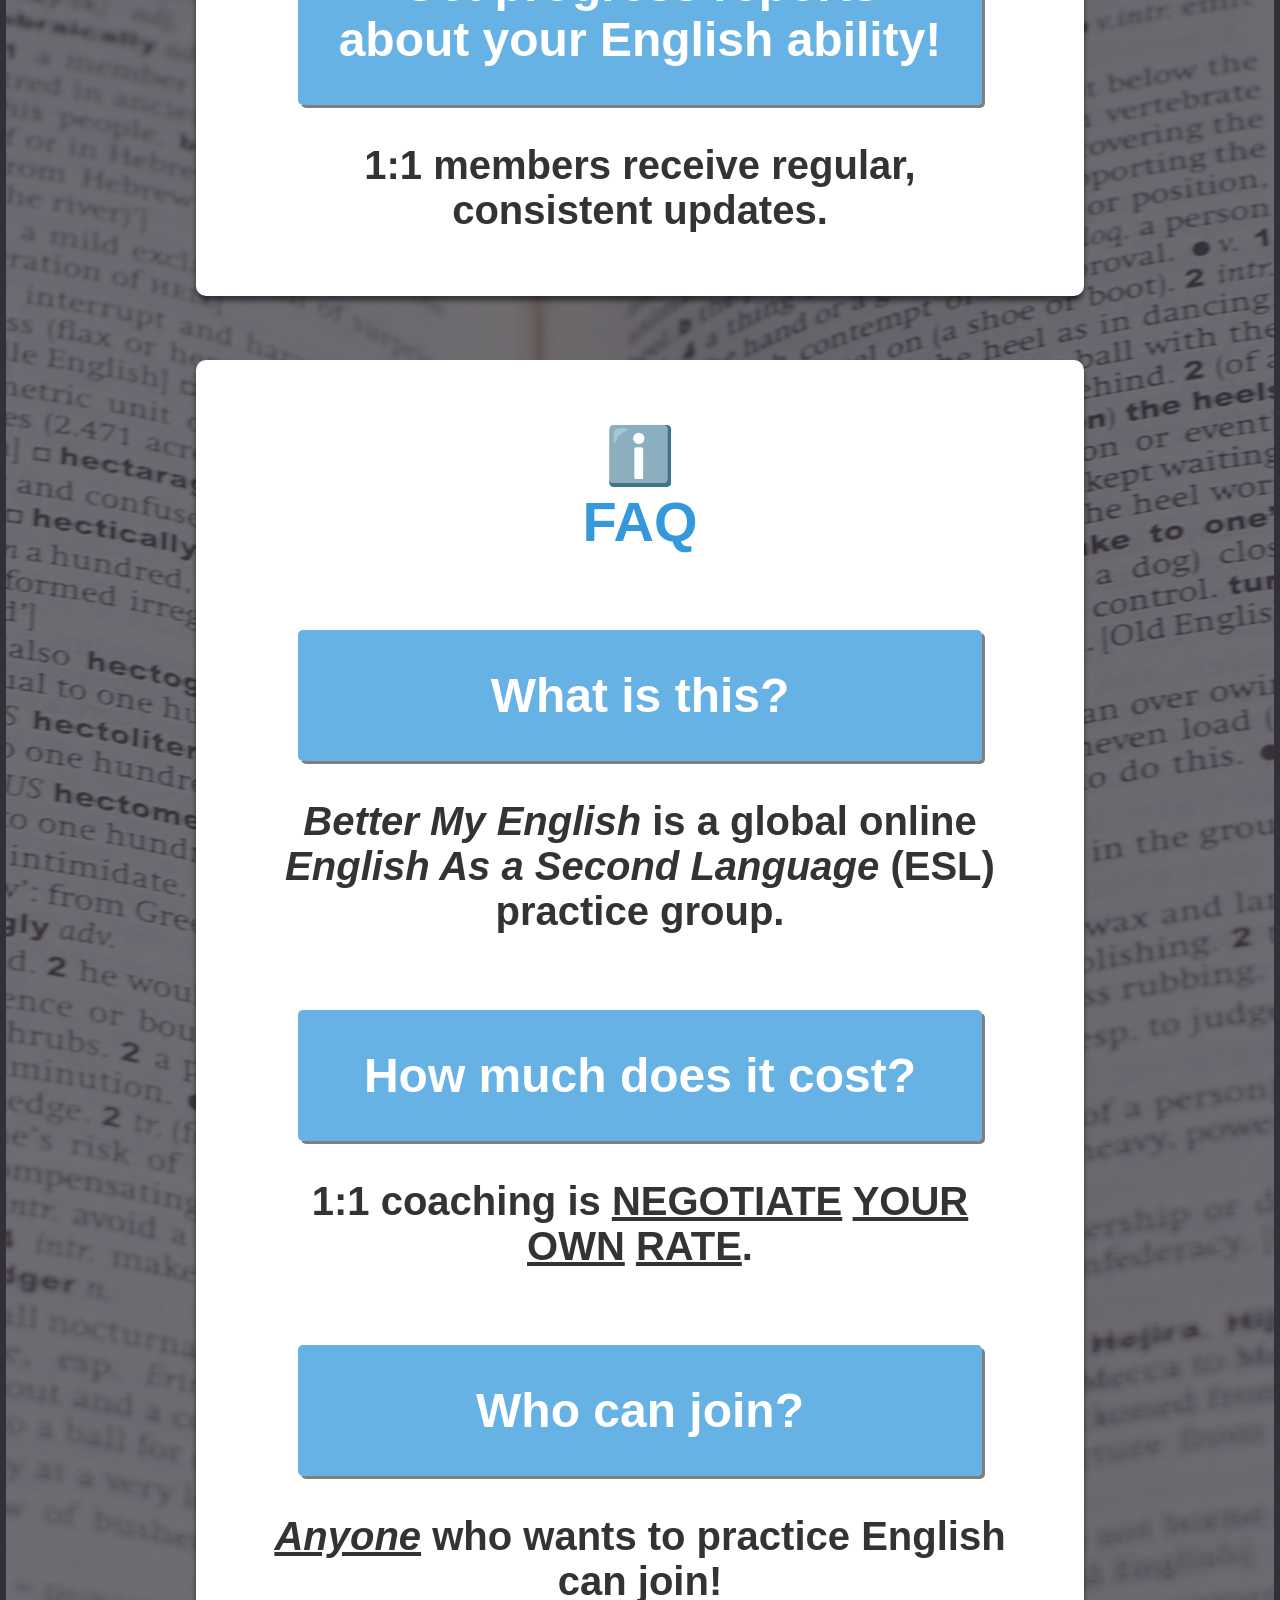
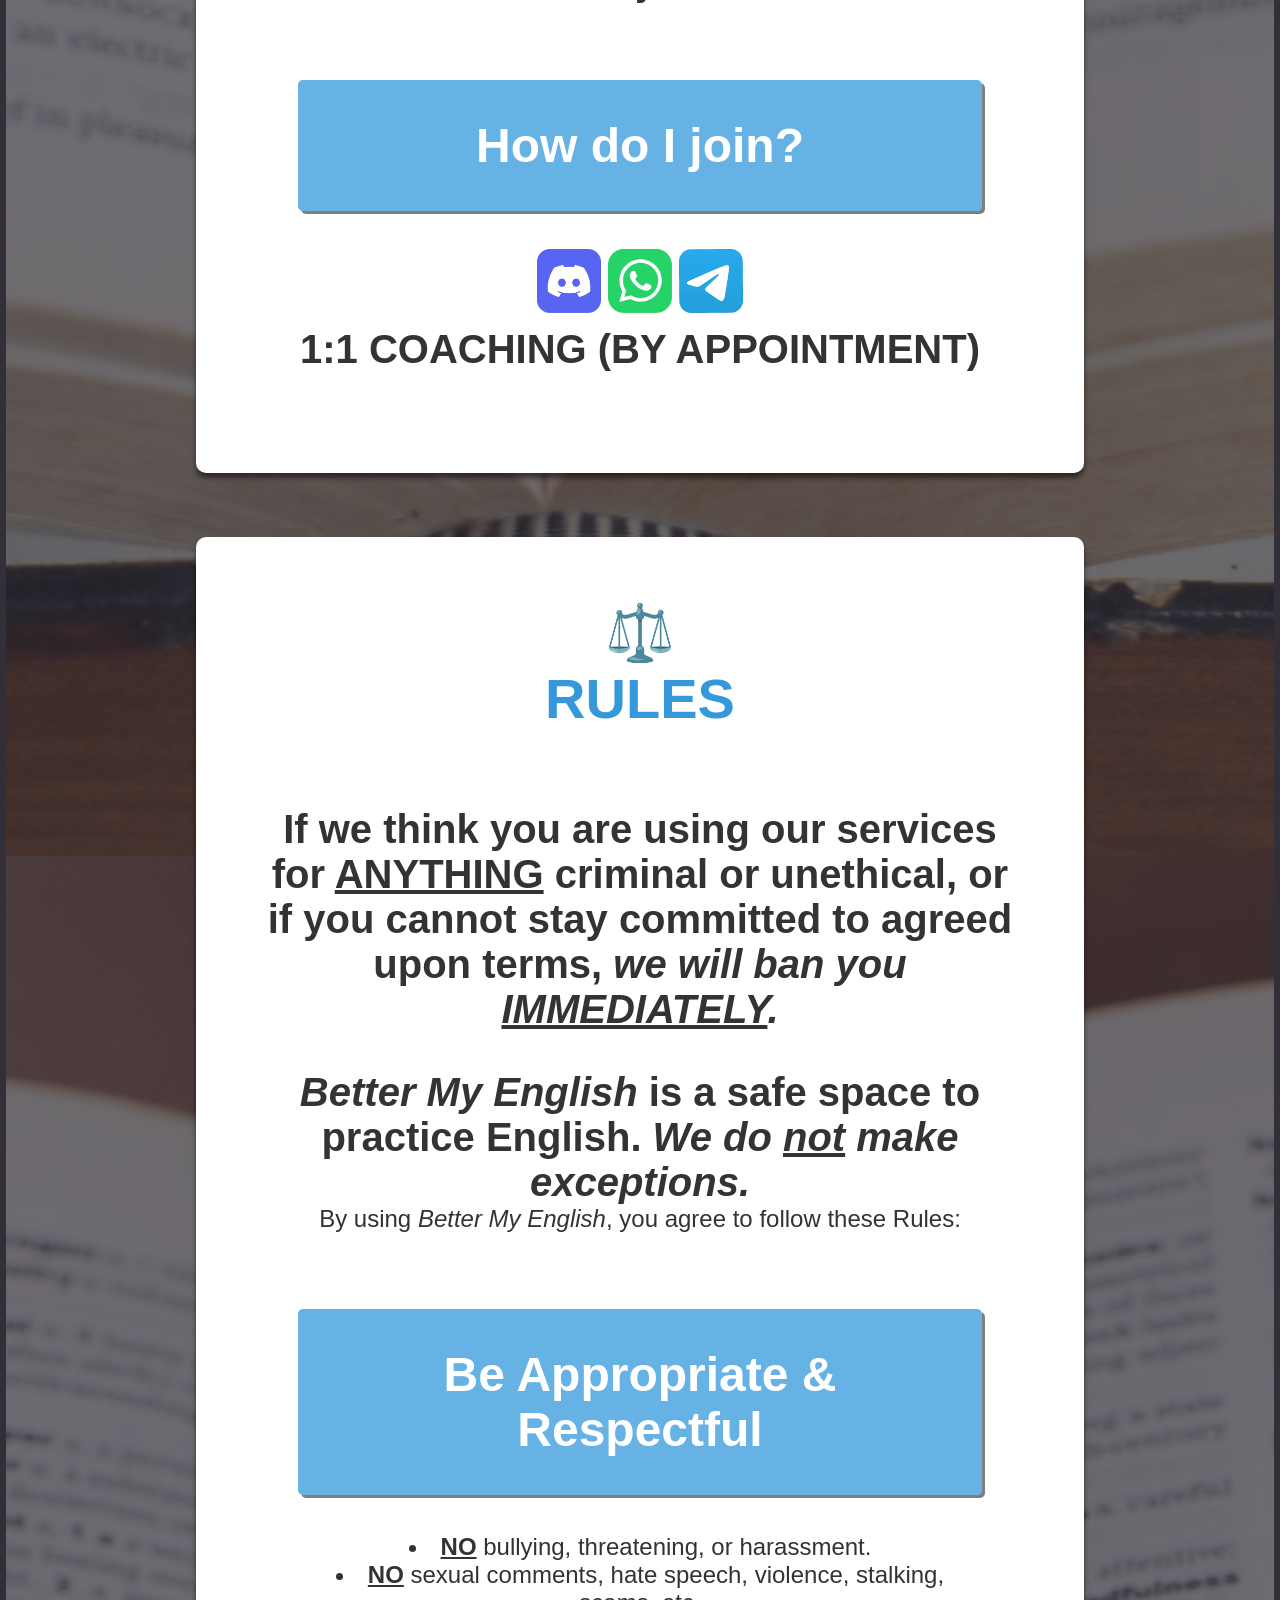
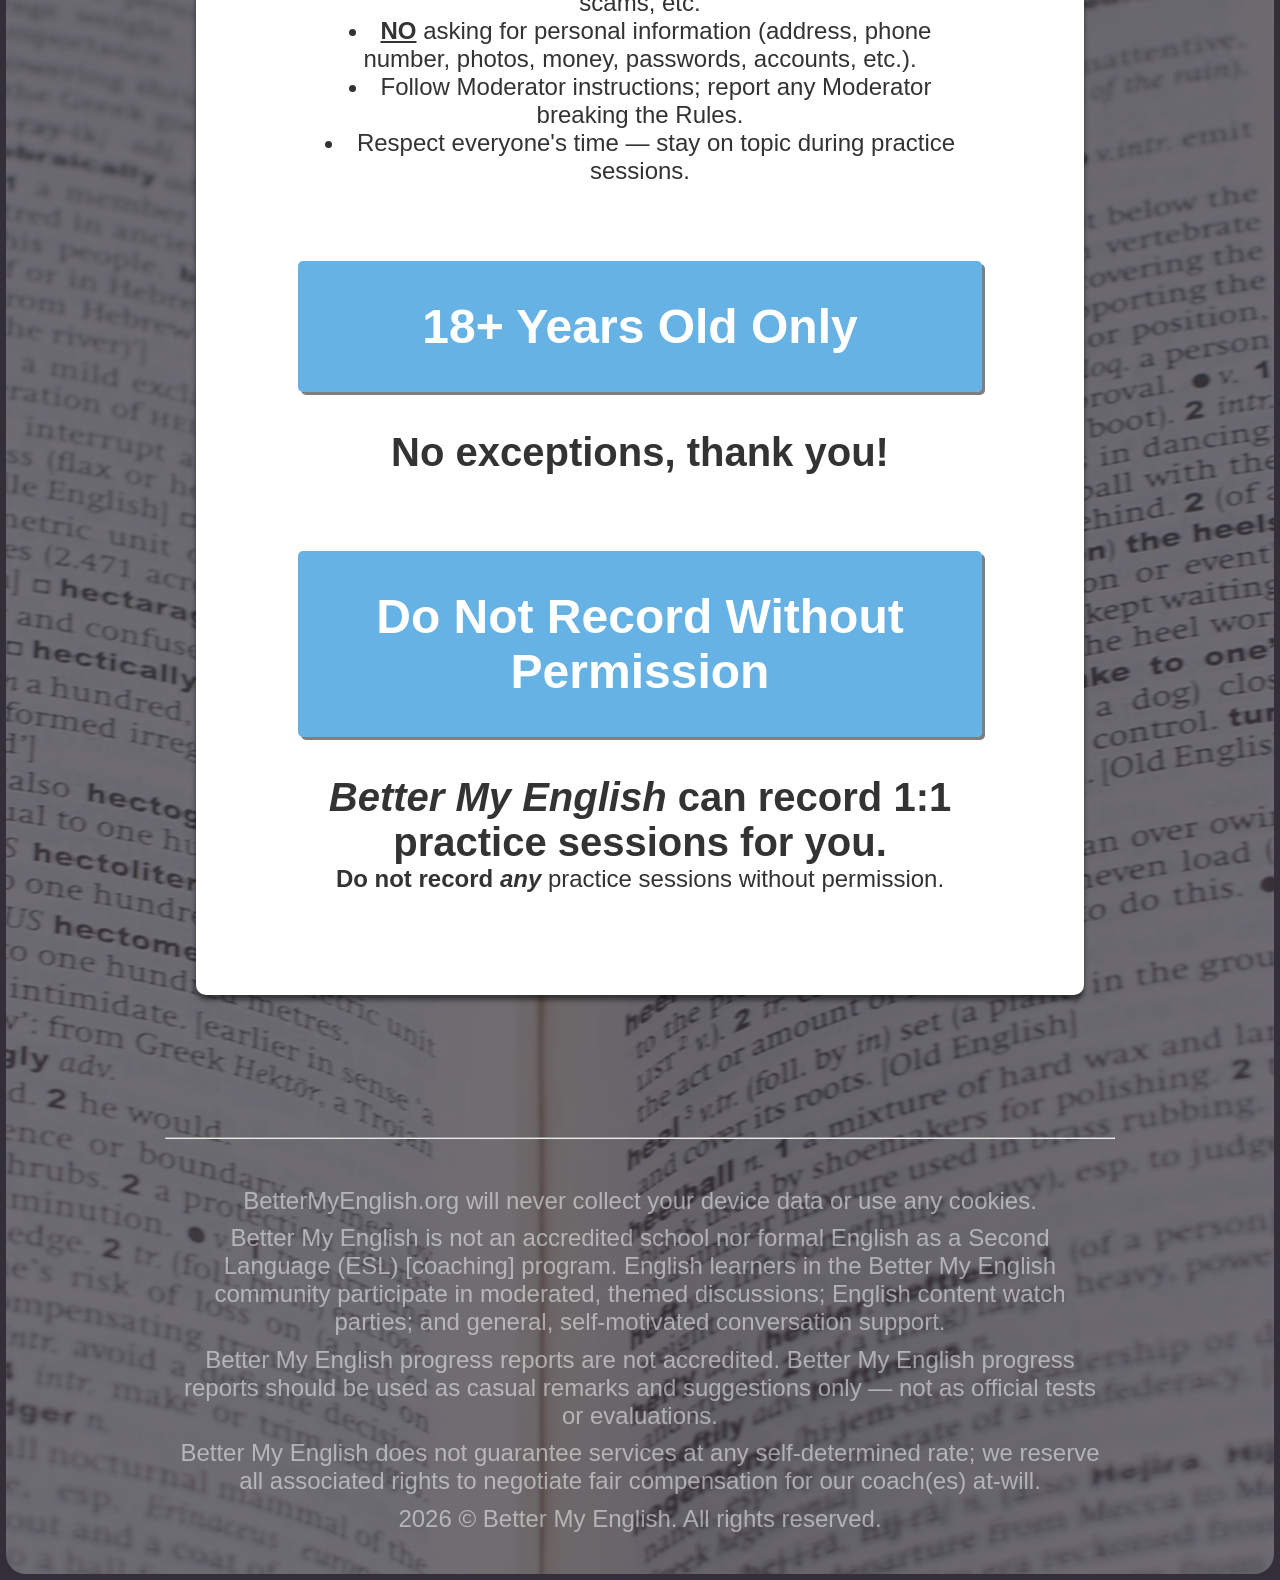
==== commit 9d180ab7: "Update index.html" ====
--- a/index.html
+++ b/index.html
@@ -24,7 +24,7 @@
         <main>
           <section>
             <h2>💸</h2>
-            <h1>We are looking for sponsors to help fund grants for ESL learners</h1>
+            <h2>We are looking for sponsors to help fund grants for ESL learners</h2>
             <h3 style="margin: 2.5% 0 2.5% 0;"">Daily, we meet English as a Second Language (ESL) teachers, tutors, and learners who need access to better learning materials.</h3>
             <h3 class="h3_socialIconGroup"><img class="hyperlinked miniSocialIcon" src="158568.png" data-redirect-link="1"><img class="hyperlinked miniSocialIcon" src="67863765.png" data-redirect-link="2"><img class="hyperlinked miniSocialIcon" src="97741684.png" data-redirect-link="3"></h3>
             <h4 style="margin: 2.5% 0 2.5% 0; font-style: italic; color: rgba(0, 0, 0, 0.25);">Please reach out to find out more about how you can contribute to helping ESL in low-funded markets.</h4>
